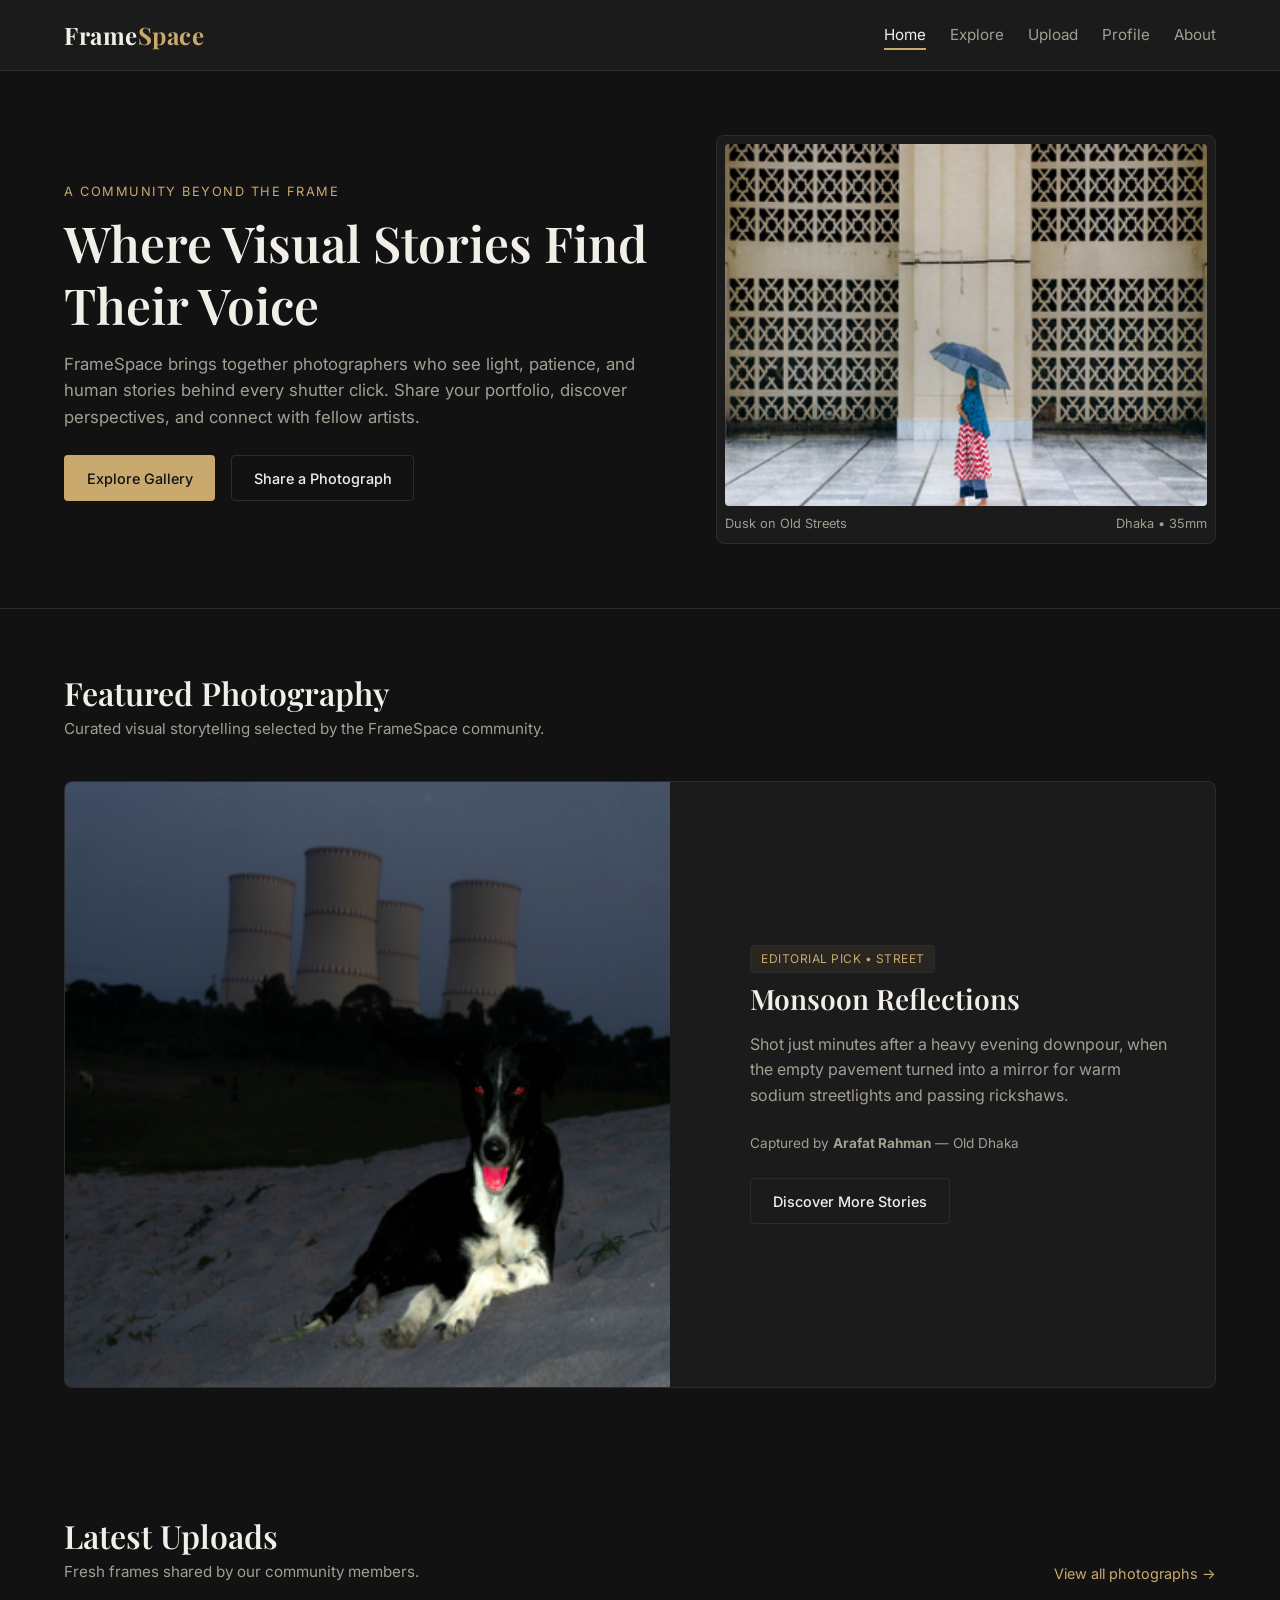
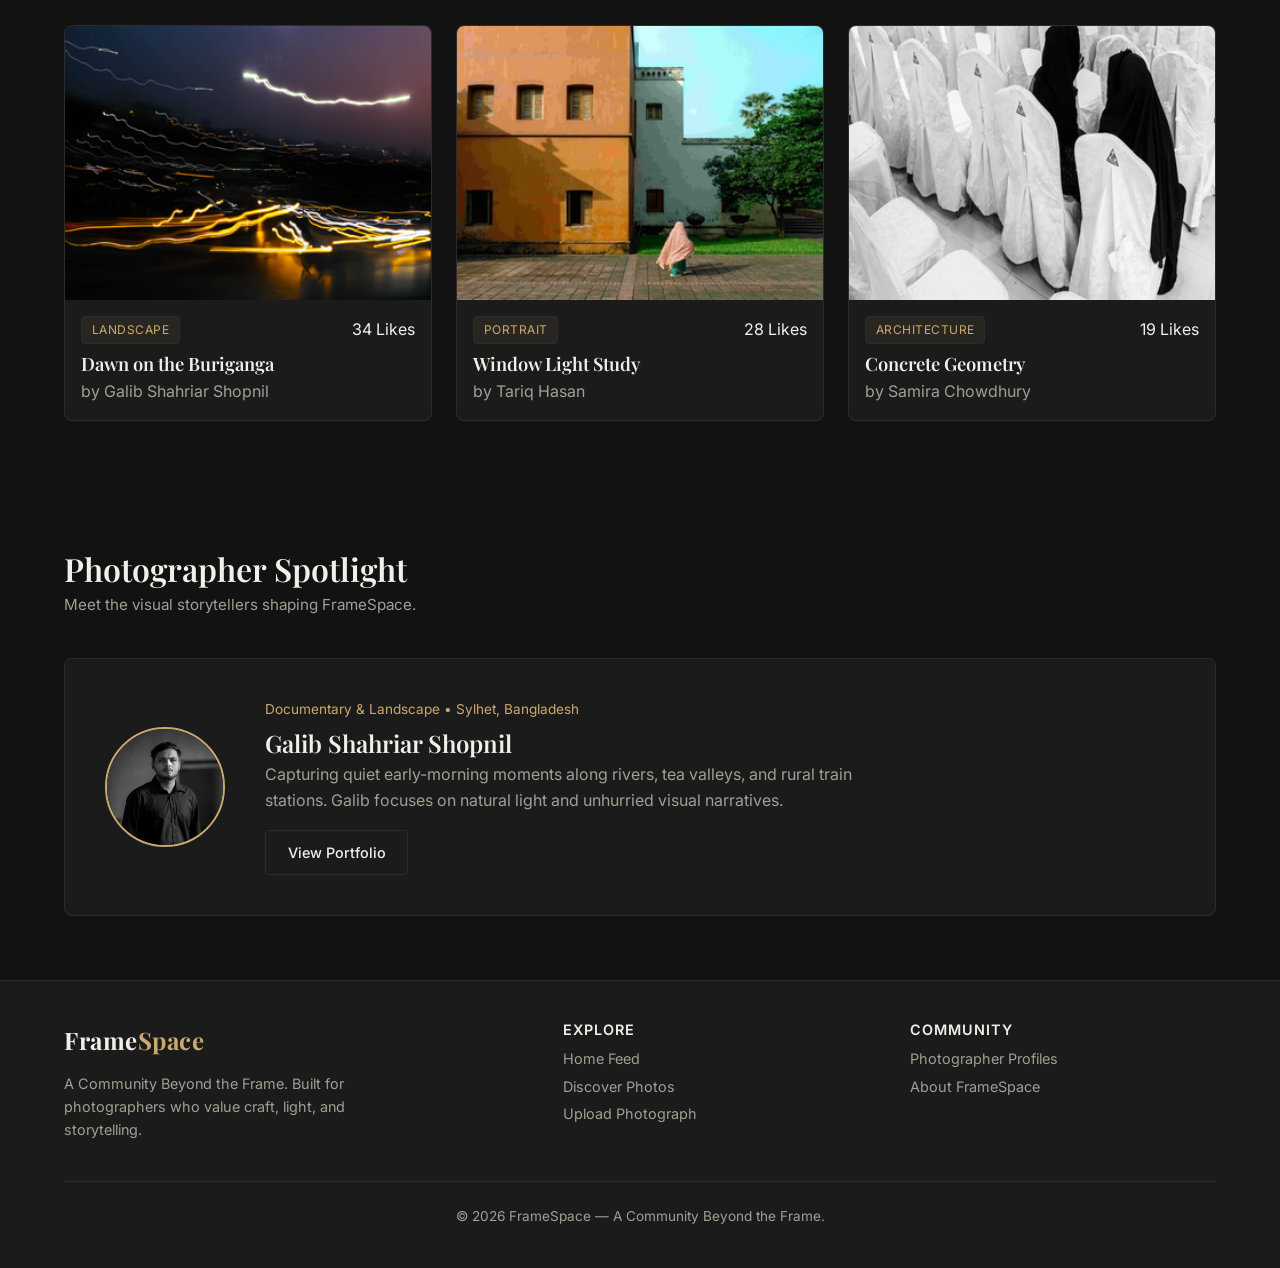
==== index.html @ e757185d "chore: update index.html links and markup" ====
<!DOCTYPE html>
<html lang="en">
<head>
  <meta charset="UTF-8">
  <meta name="viewport" content="width=device-width, initial-scale=1.0">
  <meta name="description" content="FrameSpace — A Community Beyond the Frame. Discover visual stories and share your photography.">
  <title>FrameSpace — A Community Beyond the Frame</title>

  <!-- Google Fonts -->
  <link rel="preconnect" href="https://fonts.googleapis.com">
  <link rel="preconnect" href="https://fonts.gstatic.com" crossorigin>
  <link href="https://fonts.googleapis.com/css2?family=Inter:wght@400;500;600&family=Playfair+Display:wght@600;700&display=swap" rel="stylesheet">

  <!-- Stylesheets -->
  <link rel="stylesheet" href="css/style.css">
  <link rel="stylesheet" href="css/components.css">
  <link rel="stylesheet" href="css/responsive.css">

  <!-- Global JavaScript -->
  <script src="js/main.js" defer></script>
</head>
<body>

  <!-- Header & Navigation -->
  <header class="site-header">
    <div class="container navbar">
      <a href="index.html" class="brand-logo">Frame<span>Space</span></a>

      <button
        type="button"
        id="navToggle"
        class="nav-toggle"
        aria-label="Toggle navigation"
        aria-expanded="false"
      >
        Menu
      </button>

      <nav id="navMenu" class="nav-menu" aria-label="Primary Navigation">
        <ul class="nav-links">
          <li><a href="index.html" class="nav-link active">Home</a></li>
          <li><a href="explore.html" class="nav-link">Explore</a></li>
          <li><a href="upload.html" class="nav-link">Upload</a></li>
          <li><a href="profile.html" class="nav-link">Profile</a></li>
          <li><a href="about.html" class="nav-link">About</a></li>
        </ul>
      </nav>
    </div>
  </header>

  <main>
    <!-- 1. Hero Section -->
    <section class="hero">
      <div class="container hero-grid">
        <div>
          <span class="hero-eyebrow">A Community Beyond the Frame</span>
          <h1 class="hero-title">Where Visual Stories Find Their Voice</h1>
          <p class="hero-description">
            FrameSpace brings together photographers who see light, patience, and human stories behind every shutter click. Share your portfolio, discover perspectives, and connect with fellow artists.
          </p>
          <div class="hero-actions">
            <a href="explore.html" class="btn btn-primary">Explore Gallery</a>
            <a href="upload.html" class="btn btn-outline">Share a Photograph</a>
          </div>
        </div>

        <figure class="hero-frame">
          <img src="assets/images/photos/hero-frame.jpg" alt="Atmospheric evening street scene captured through mist">
          <figcaption class="hero-caption">
            <span>Dusk on Old Streets</span>
            <span>Dhaka &bull; 35mm</span>
          </figcaption>
        </figure>
      </div>
    </section>

    <!-- 2. Featured Photography -->
    <section class="section">
      <div class="container">
        <div class="section-header">
          <h2>Featured Photography</h2>
          <p class="section-subtitle">Curated visual storytelling selected by the FrameSpace community.</p>
        </div>

        <article class="featured-showcase">
          <div class="featured-media">
            <img src="assets/images/photos/featured-street.jpg" alt="Rain-slicked alley reflecting warm streetlamps">
          </div>
          <div class="featured-content">
            <span class="badge">Editorial Pick &bull; Street</span>
            <h3>Monsoon Reflections</h3>
            <p class="featured-story">
              Shot just minutes after a heavy evening downpour, when the empty pavement turned into a mirror for warm sodium streetlights and passing rickshaws.
            </p>
            <p class="featured-meta">Captured by <strong>Arafat Rahman</strong> &mdash; Old Dhaka</p>
            <a href="explore.html" class="btn btn-outline">Discover More Stories</a>
          </div>
        </article>
      </div>
    </section>

    <!-- 3. Latest Uploads Preview -->
    <section class="section">
      <div class="container">
        <div class="section-header-row">
          <div>
            <h2>Latest Uploads</h2>
            <p class="section-subtitle">Fresh frames shared by our community members.</p>
          </div>
          <a href="explore.html" class="text-link">View all photographs &rarr;</a>
        </div>

        <div class="photo-grid">
          <article class="photo-card">
            <div class="photo-card-media">
              <img src="assets/images/photos/upload-1.jpg" alt="Morning river fog with wooden boats">
            </div>
            <div class="photo-card-body">
              <div class="photo-card-top">
                <span class="badge">Landscape</span>
                <span class="photo-card-meta">34 Likes</span>
              </div>
              <h3 class="photo-card-title">Dawn on the Buriganga</h3>
              <p class="photo-card-meta">by  Galib Shahriar Shopnil</p>
            </div>
          </article>

          <article class="photo-card">
            <div class="photo-card-media">
              <img src="assets/images/photos/upload-2.jpg" alt="Close-up portrait bathed in soft window light">
            </div>
            <div class="photo-card-body">
              <div class="photo-card-top">
                <span class="badge">Portrait</span>
                <span class="photo-card-meta">28 Likes</span>
              </div>
              <h3 class="photo-card-title">Window Light Study</h3>
              <p class="photo-card-meta">by Tariq Hasan</p>
            </div>
          </article>

          <article class="photo-card">
            <div class="photo-card-media">
              <img src="assets/images/photos/upload-3.jpg" alt="Geometric shadows on brutalist concrete wall">
            </div>
            <div class="photo-card-body">
              <div class="photo-card-top">
                <span class="badge">Architecture</span>
                <span class="photo-card-meta">19 Likes</span>
              </div>
              <h3 class="photo-card-title">Concrete Geometry</h3>
              <p class="photo-card-meta">by Samira Chowdhury</p>
            </div>
          </article>
        </div>
      </div>
    </section>

    <!-- 4. Photographer Spotlight -->
    <section class="section">
      <div class="container">
        <div class="section-header">
          <h2>Photographer Spotlight</h2>
          <p class="section-subtitle">Meet the visual storytellers shaping FrameSpace.</p>
        </div>

        <div class="spotlight-card">
          <img
            src="assets/images/avatars/spotlight-photographer.jpg"
            alt="Portrait of spotlight photographer Galib Shahriar Shopnil"
            class="spotlight-avatar"
          >
          <div class="spotlight-info">
            <p class="spotlight-meta">Documentary &amp; Landscape &bull; Sylhet, Bangladesh</p>
            <h3>Galib Shahriar Shopnil</h3>
            <p class="spotlight-bio">
              Capturing quiet early-morning moments along rivers, tea valleys, and rural train stations. Galib focuses on natural light and unhurried visual narratives.
            </p>
            <a href="profile.html" class="btn btn-outline">View Portfolio</a>
          </div>
        </div>
      </div>
    </section>
  </main>

  <!-- Footer -->
  <footer class="site-footer">
    <div class="container">
      <div class="footer-grid">
        <div>
          <a href="index.html" class="brand-logo">Frame<span>Space</span></a>
          <p style="margin-top: 0.75rem; max-width: 36ch;">
            A Community Beyond the Frame. Built for photographers who value craft, light, and storytelling.
          </p>
        </div>

        <div>
          <h4 class="footer-heading">Explore</h4>
          <ul class="footer-links">
            <li><a href="index.html">Home Feed</a></li>
            <li><a href="explore.html">Discover Photos</a></li>
            <li><a href="upload.html">Upload Photograph</a></li>
          </ul>
        </div>

        <div>
          <h4 class="footer-heading">Community</h4>
          <ul class="footer-links">
            <li><a href="profile.html">Photographer Profiles</a></li>
            <li><a href="about.html">About FrameSpace</a></li>
          </ul>
        </div>
      </div>

      <p class="footer-bottom">
        &copy; <span id="currentYear">2026</span> FrameSpace &mdash; A Community Beyond the Frame.
      </p>
    </div>
  </footer>

</body>
</html>
---- css/style.css ----
:root {
  --bg-primary: #121212;        /* Deep dark charcoal */
  --bg-surface: #1b1b1b;        /* Elevated surface for cards & header */
  --bg-surface-hover: #242424;  /* Subtle hover elevation */
  --border-color: #2c2c2c;      /* Thin gallery divider lines */

  --text-primary: #f2efe9;      /* Warm off-white */
  --text-secondary: #a39e93;    /* Muted warm gray for captions & meta */

  --accent-gold: #c9a96e;       /* Subtle muted-gold accent */
  --accent-gold-hover: #d8bc87; /* Slightly brighter gold on hover */

  --color-danger: #d96b6b;      /* For error messages & active likes */
  --color-success: #6ba37a;     /* For form validation success */

  /* Typography */
  --font-heading: "Playfair Display", Georgia, serif;
  --font-body: "Inter", system-ui, -apple-system, sans-serif;

  /* Spacing Scale */
  --space-xs: 0.25rem;   /* 4px */
  --space-sm: 0.5rem;    /* 8px */
  --space-md: 1rem;      /* 16px */
  --space-lg: 1.5rem;    /* 24px */
  --space-xl: 2.5rem;    /* 40px */
  --space-2xl: 4rem;     /* 64px */

  /* Layout & Borders */
  --container-width: 1200px;
  --radius-sm: 4px;
  --radius-md: 8px;
  --transition-fast: 0.2s ease;
}

/* 2. Modern CSS Reset */
*,
*::before,
*::after {
  box-sizing: border-box;
  margin: 0;
  padding: 0;
}

/* 3. Base Document Styles */
html {
  scroll-behavior: smooth;
}

body {
  background-color: var(--bg-primary);
  color: var(--text-primary);
  font-family: var(--font-body);
  font-size: 1rem;
  line-height: 1.6;
  min-height: 100vh;
  display: flex;
  flex-direction: column;
}

main {
  flex: 1;
}

/* 4. Typography */
h1, h2, h3, h4 {
  font-family: var(--font-heading);
  font-weight: 600;
  line-height: 1.25;
  color: var(--text-primary);
}

h1 { font-size: 2.75rem; }
h2 { font-size: 2rem; }
h3 { font-size: 1.35rem; }

p {
  color: var(--text-secondary);
}

a {
  color: inherit;
  text-decoration: none;
  transition: color var(--transition-fast);
}

img {
  max-width: 100%;
  display: block;
}

/* 5. Layout Utilities */
.container {
  width: 90%;
  max-width: var(--container-width);
  margin: 0 auto;
}

.section {
  padding: var(--space-2xl) 0;
}

.section-header {
  margin-bottom: var(--space-xl);
}

.section-subtitle {
  margin-top: var(--space-xs);
  font-size: 0.95rem;
  color: var(--text-secondary);
}
---- css/components.css ----
.site-header {
  background-color: var(--bg-surface);
  border-bottom: 1px solid var(--border-color);
  position: sticky;
  top: 0;
  z-index: 100;
}

.navbar { 
  display: flex;
  align-items: center;
  justify-content: space-between;
  padding: var(--space-md) 0;
  gap: var(--space-md);
}

.brand-logo {
  font-family: var(--font-heading);
  font-size: 1.5rem;
  font-weight: 700;
  letter-spacing: 0.5px;
  color: var(--text-primary);
}

.brand-logo span {
  color: var(--accent-gold);
}

.nav-links {
  list-style: none;
  display: flex;
  align-items: center;
  gap: var(--space-lg);
}

.nav-link {
  font-size: 0.95rem;
  color: var(--text-secondary);
  padding: var(--space-xs) 0;
  border-bottom: 2px solid transparent;
  transition: color var(--transition-fast), border-color var(--transition-fast);
}

.nav-link:hover,
.nav-link.active {
  color: var(--text-primary);
  border-bottom-color: var(--accent-gold);
}

.nav-toggle {
  display: none;
  background: transparent;
  border: 1px solid var(--border-color);
  color: var(--text-primary);
  padding: 0.4rem 0.75rem;
  border-radius: var(--radius-sm);
  font-size: 0.9rem;
  cursor: pointer;
}

.nav-toggle:hover {
  border-color: var(--accent-gold);
  color: var(--accent-gold);
}

/* 2. Buttons */
.btn {
  display: inline-flex;
  align-items: center;
  justify-content: center;
  gap: var(--space-sm);
  padding: 0.65rem 1.35rem;
  font-family: var(--font-body);
  font-size: 0.9rem;
  font-weight: 500;
  border-radius: var(--radius-sm);
  border: 1px solid transparent;
  cursor: pointer;
  transition: background-color var(--transition-fast), color var(--transition-fast), border-color var(--transition-fast);
}

.btn-primary {
  background-color: var(--accent-gold);
  color: #121212;
}

.btn-primary:hover {
  background-color: var(--accent-gold-hover);
}

.btn-outline {
  background-color: transparent;
  color: var(--text-primary);
  border-color: var(--border-color);
}

.btn-outline:hover {
  border-color: var(--accent-gold);
  color: var(--accent-gold);
}

/* 3. Category Badge / Tag */
.badge {
  display: inline-block;
  padding: 0.2rem 0.6rem;
  font-size: 0.75rem;
  letter-spacing: 0.5px;
  text-transform: uppercase;
  color: var(--accent-gold);
  border: 1px solid var(--border-color);
  border-radius: var(--radius-sm);
  background-color: rgba(201, 169, 110, 0.08);
}

/* 4. Hero Section */
.hero {
  padding: var(--space-2xl) 0;
  border-bottom: 1px solid var(--border-color);
}

.hero-grid {
  display: grid;
  grid-template-columns: 1.1fr 0.9fr;
  gap: var(--space-xl);
  align-items: center;
}

.hero-eyebrow {
  display: inline-block;
  font-size: 0.8rem;
  text-transform: uppercase;
  letter-spacing: 1.5px;
  color: var(--accent-gold);
  margin-bottom: var(--space-sm);
}

.hero-title {
  font-size: 3.1rem;
  margin-bottom: var(--space-md);
}

.hero-description {
  font-size: 1.05rem;
  max-width: 52ch;
  margin-bottom: var(--space-lg);
}

.hero-actions {
  display: flex;
  flex-wrap: wrap;
  gap: var(--space-md);
}

.hero-frame {
  border: 1px solid var(--border-color);
  border-radius: var(--radius-md);
  padding: var(--space-sm);
  background-color: var(--bg-surface);
}

.hero-frame img {
  width: 100%;
  aspect-ratio: 4 / 3;
  object-fit: cover;
  border-radius: var(--radius-sm);
}

.hero-caption {
  margin-top: var(--space-sm);
  font-size: 0.8rem;
  color: var(--text-secondary);
  display: flex;
  justify-content: space-between;
}

/* 5. Featured Photography Showcase */
.featured-showcase {
  display: grid;
  grid-template-columns: 1.2fr 1fr;
  gap: var(--space-xl);
  background-color: var(--bg-surface);
  border: 1px solid var(--border-color);
  border-radius: var(--radius-md);
  overflow: hidden;
  align-items: center;
}

.featured-media {
  height: 100%;
  min-height: 320px;
  background-color: #202020;
}

.featured-media img {
  width: 100%;
  height: 100%;
  object-fit: cover;
}

.featured-content {
  padding: var(--space-xl);
}

.featured-content h3 {
  font-size: 1.75rem;
  margin: var(--space-sm) 0 var(--space-md);
}

.featured-story {
  margin-bottom: var(--space-lg);
}

.featured-meta {
  font-size: 0.85rem;
  color: var(--text-secondary);
  margin-bottom: var(--space-lg);
}

/* 6. Section Header Row */
.section-header-row {
  display: flex;
  align-items: flex-end;
  justify-content: space-between;
  gap: var(--space-md);
  margin-bottom: var(--space-xl);
}

.text-link {
  font-size: 0.9rem;
  color: var(--accent-gold);
}

.text-link:hover {
  text-decoration: underline;
}

/* 7. Reusable Grid & Photo Card */
.photo-grid {
  display: grid;
  grid-template-columns: repeat(3, 1fr);
  gap: var(--space-lg);
}

.photo-card {
  display: flex;
  flex-direction: column;
  background-color: var(--bg-surface);
  border: 1px solid var(--border-color);
  border-radius: var(--radius-md);
  overflow: hidden;
  transition: border-color var(--transition-fast), transform var(--transition-fast);
}

.photo-card:hover {
  border-color: var(--accent-gold);
  transform: translateY(-2px);
}

.photo-card-media {
  aspect-ratio: 4 / 3;
  background-color: #202020;
  overflow: hidden;
}

.photo-card-media img {
  width: 100%;
  height: 100%;
  object-fit: cover;
}

.photo-card-body {
  padding: var(--space-md);
  display: flex;
  flex-direction: column;
  flex: 1;
}

.photo-card-top {
  display: flex;
  align-items: center;
  justify-content: space-between;
  margin-bottom: var(--space-sm);
}

.photo-card-title {
  font-size: 1.15rem;
  margin-bottom: var(--space-xs);
}

.photo-card-caption {
  font-size: 0.88rem;
  color: var(--text-secondary);
  margin: var(--space-xs) 0 var(--space-md);
  line-height: 1.5;
  flex: 1;
}

.photo-card-footer {
  display: flex;
  align-items: center;
  justify-content: space-between;
  gap: var(--space-sm);
  padding-top: var(--space-sm);
  border-top: 1px solid var(--border-color);
  font-size: 0.82rem;
  color: var(--text-secondary);
}

.photo-card-author {
  color: var(--text-primary);
  font-weight: 500;
}

.photo-card-likes {
  font-size: 0.85rem;
  color: var(--text-secondary);
}

/* 8. Photographer Spotlight */
.spotlight-card {
  display: flex;
  align-items: center;
  gap: var(--space-xl);
  background-color: var(--bg-surface);
  border: 1px solid var(--border-color);
  border-radius: var(--radius-md);
  padding: var(--space-xl);
}

.spotlight-avatar {
  width: 120px;
  height: 120px;
  border-radius: 50%;
  object-fit: cover;
  border: 2px solid var(--accent-gold);
  flex-shrink: 0;
}

.spotlight-info h3 {
  font-size: 1.5rem;
  margin-bottom: var(--space-xs);
}

.spotlight-meta {
  font-size: 0.85rem;
  color: var(--accent-gold);
  margin-bottom: var(--space-sm);
}

.spotlight-bio {
  margin-bottom: var(--space-md);
  max-width: 65ch;
}

/* 9. Enhanced Footer */
.site-footer {
  background-color: var(--bg-surface);
  border-top: 1px solid var(--border-color);
  padding: var(--space-xl) 0;
  text-align: center;
  font-size: 0.9rem;
}

.footer-grid {
  display: grid;
  grid-template-columns: 1.5fr 1fr 1fr;
  gap: var(--space-xl);
  text-align: left;
  padding-bottom: var(--space-xl);
  border-bottom: 1px solid var(--border-color);
  margin-bottom: var(--space-lg);
}

.footer-heading {
  font-family: var(--font-body);
  font-size: 0.9rem;
  text-transform: uppercase;
  letter-spacing: 1px;
  color: var(--text-primary);
  margin-bottom: var(--space-sm);
}

.footer-links {
  list-style: none;
  display: flex;
  flex-direction: column;
  gap: var(--space-xs);
  font-size: 0.9rem;
  color: var(--text-secondary);
}

.footer-links a:hover {
  color: var(--accent-gold);
}

.footer-bottom {
  font-size: 0.85rem;
  color: var(--text-secondary);
}
---- css/responsive.css ----
@media (max-width: 1024px) {
  h1,
  .hero-title {
    font-size: 2.25rem;
  }

  .hero-grid,
  .featured-showcase {
    grid-template-columns: 1fr;
  }

  .photo-grid {
    grid-template-columns: repeat(2, 1fr);
    gap: var(--space-md);
  }

  .footer-grid {
    grid-template-columns: 1fr 1fr;
  }
}

/* Mobile Breakpoint (<= 768px) */
@media (max-width: 768px) {
  h1,
  .hero-title {
    font-size: 1.85rem;
  }

  h2 {
    font-size: 1.5rem;
  }

  .section,
  .hero {
    padding: var(--space-xl) 0;
  }

  /* Responsive Navigation with Toggle */
  .navbar {
    flex-wrap: wrap;
  }

  .nav-toggle {
    display: inline-block;
  }

  .nav-menu {
    display: none;
    width: 100%;
    padding-top: var(--space-md);
    border-top: 1px solid var(--border-color);
  }

  .nav-menu.is-open {
    display: block;
  }

  .nav-links {
    flex-direction: column;
    align-items: flex-start;
    gap: var(--space-sm);
  }

  .section-header-row {
    flex-direction: column;
    align-items: flex-start;
  }

  .photo-grid,
  .footer-grid {
    grid-template-columns: 1fr;
  }

  .featured-content {
    padding: var(--space-lg);
  }

  .spotlight-card {
    flex-direction: column;
    text-align: center;
    padding: var(--space-lg);
  }
}
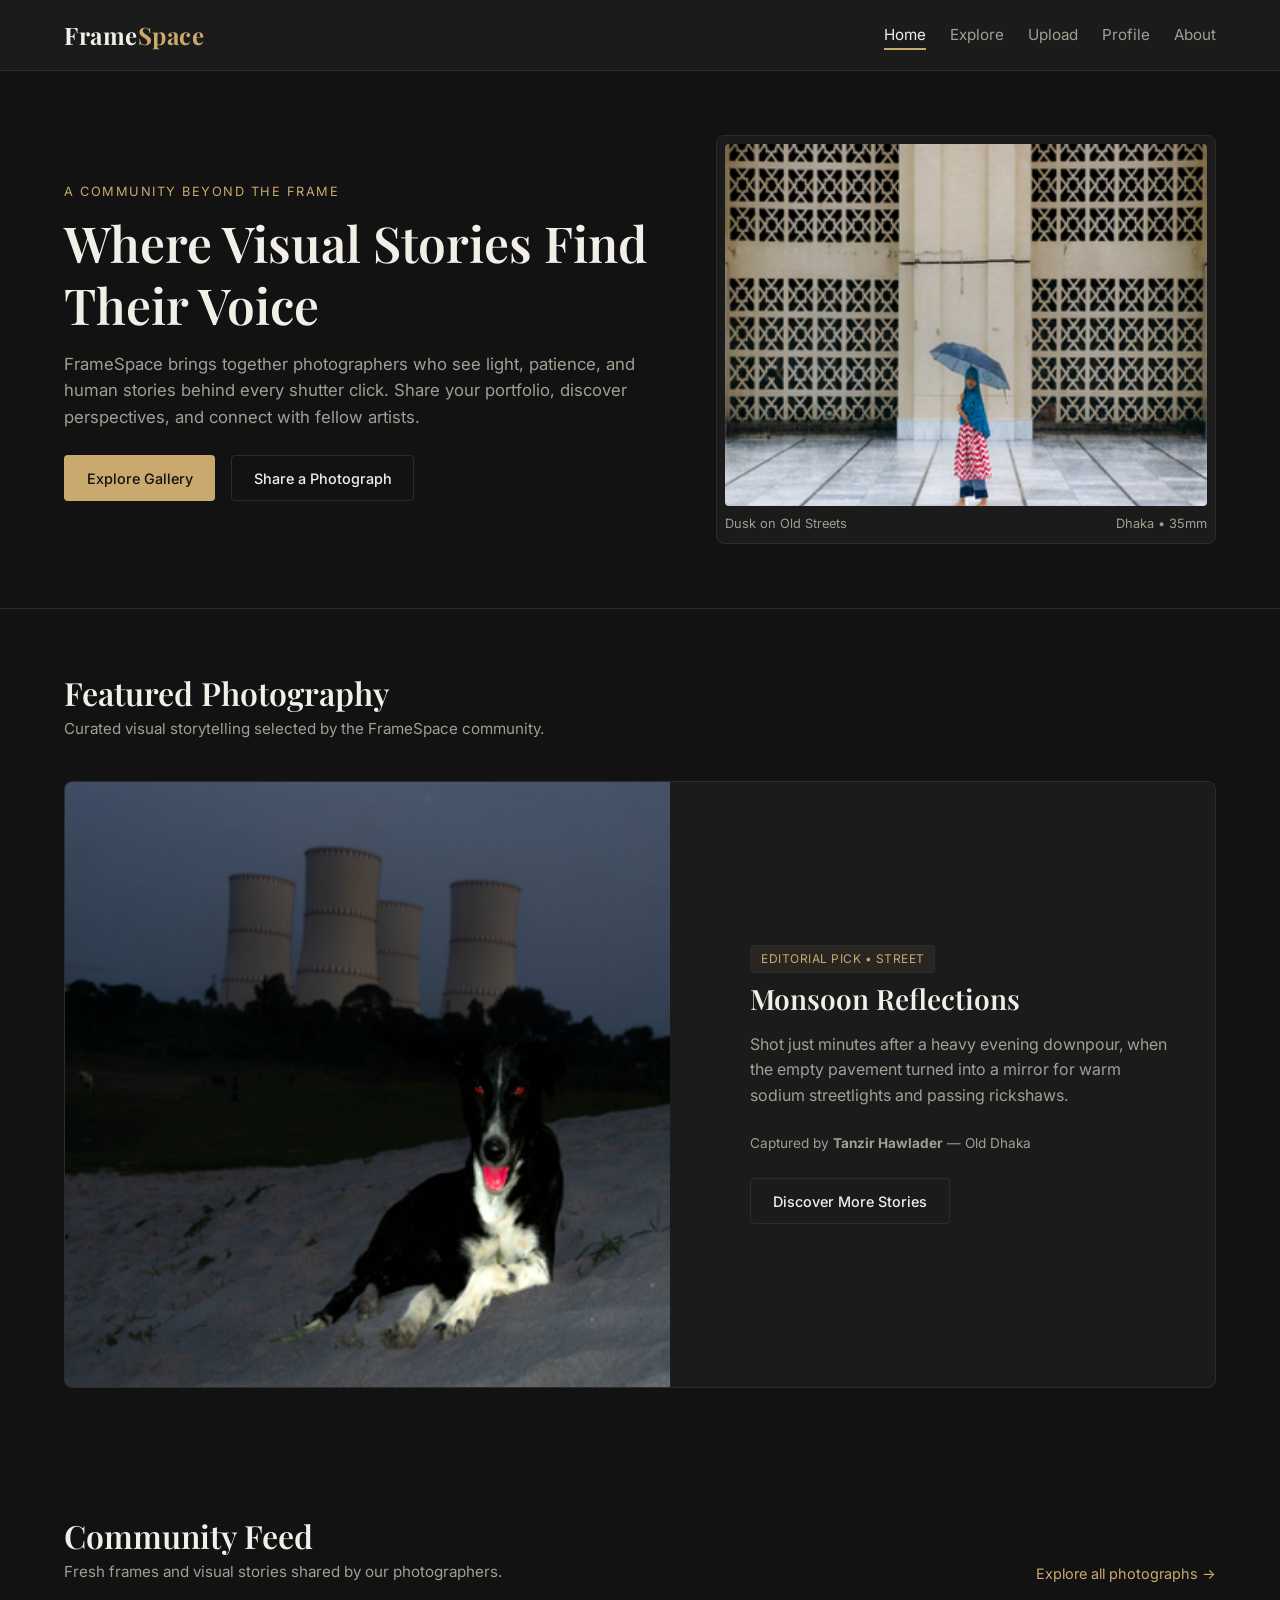
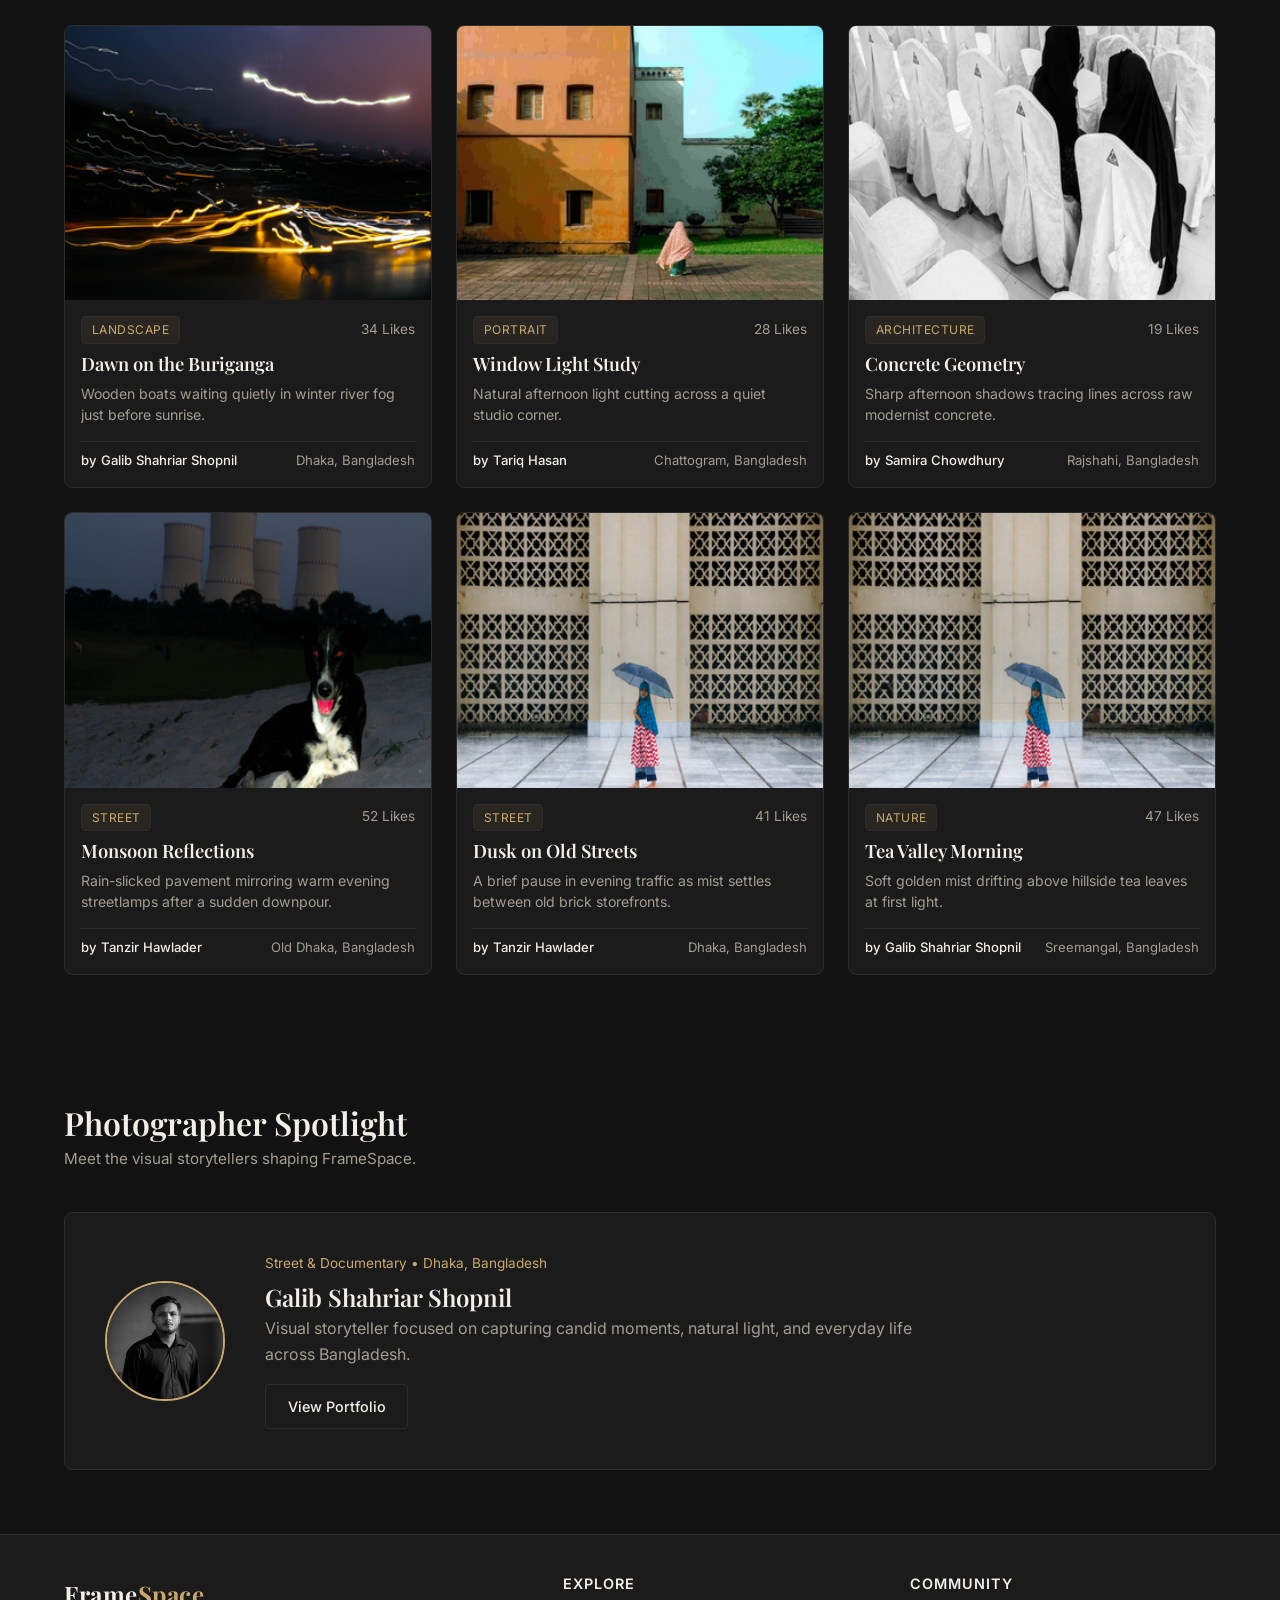
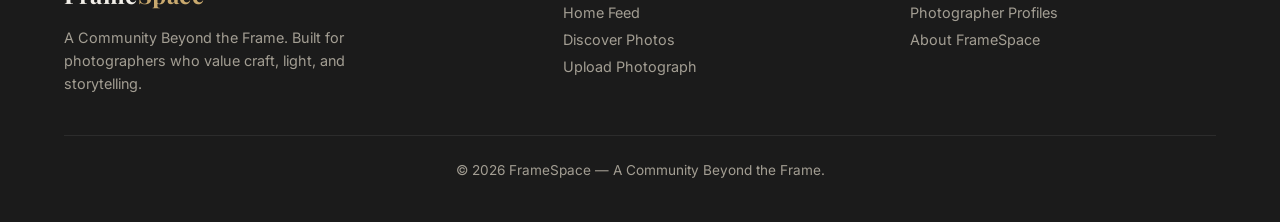
==== commit de2b151b: "feat: connect dynamic community feed and update spotlight" ====
--- a/index.html
+++ b/index.html
@@ -6,22 +6,20 @@
   <meta name="description" content="FrameSpace — A Community Beyond the Frame. Discover visual stories and share your photography.">
   <title>FrameSpace — A Community Beyond the Frame</title>
 
-  <!-- Google Fonts -->
   <link rel="preconnect" href="https://fonts.googleapis.com">
   <link rel="preconnect" href="https://fonts.gstatic.com" crossorigin>
   <link href="https://fonts.googleapis.com/css2?family=Inter:wght@400;500;600&family=Playfair+Display:wght@600;700&display=swap" rel="stylesheet">
 
-  <!-- Stylesheets -->
   <link rel="stylesheet" href="css/style.css">
   <link rel="stylesheet" href="css/components.css">
   <link rel="stylesheet" href="css/responsive.css">
 
-  <!-- Global JavaScript -->
   <script src="js/main.js" defer></script>
+  <script src="js/data.js" defer></script>
+  <script src="js/feed.js" defer></script>
 </head>
 <body>
 
-  <!-- Header & Navigation -->
   <header class="site-header">
     <div class="container navbar">
       <a href="index.html" class="brand-logo">Frame<span>Space</span></a>
@@ -49,7 +47,6 @@
   </header>
 
   <main>
-    <!-- 1. Hero Section -->
     <section class="hero">
       <div class="container hero-grid">
         <div>
@@ -74,7 +71,6 @@
       </div>
     </section>
 
-    <!-- 2. Featured Photography -->
     <section class="section">
       <div class="container">
         <div class="section-header">
@@ -92,71 +88,27 @@
             <p class="featured-story">
               Shot just minutes after a heavy evening downpour, when the empty pavement turned into a mirror for warm sodium streetlights and passing rickshaws.
             </p>
-            <p class="featured-meta">Captured by <strong>Arafat Rahman</strong> &mdash; Old Dhaka</p>
+            <p class="featured-meta">Captured by <strong>Tanzir Hawlader</strong> &mdash; Old Dhaka</p>
             <a href="explore.html" class="btn btn-outline">Discover More Stories</a>
           </div>
         </article>
       </div>
     </section>
 
-    <!-- 3. Latest Uploads Preview -->
     <section class="section">
       <div class="container">
         <div class="section-header-row">
           <div>
-            <h2>Latest Uploads</h2>
-            <p class="section-subtitle">Fresh frames shared by our community members.</p>
+            <h2>Community Feed</h2>
+            <p class="section-subtitle">Fresh frames and visual stories shared by our photographers.</p>
           </div>
-          <a href="explore.html" class="text-link">View all photographs &rarr;</a>
+          <a href="explore.html" class="text-link">Explore all photographs &rarr;</a>
         </div>
 
-        <div class="photo-grid">
-          <article class="photo-card">
-            <div class="photo-card-media">
-              <img src="assets/images/photos/upload-1.jpg" alt="Morning river fog with wooden boats">
-            </div>
-            <div class="photo-card-body">
-              <div class="photo-card-top">
-                <span class="badge">Landscape</span>
-                <span class="photo-card-meta">34 Likes</span>
-              </div>
-              <h3 class="photo-card-title">Dawn on the Buriganga</h3>
-              <p class="photo-card-meta">by  Galib Shahriar Shopnil</p>
-            </div>
-          </article>
-
-          <article class="photo-card">
-            <div class="photo-card-media">
-              <img src="assets/images/photos/upload-2.jpg" alt="Close-up portrait bathed in soft window light">
-            </div>
-            <div class="photo-card-body">
-              <div class="photo-card-top">
-                <span class="badge">Portrait</span>
-                <span class="photo-card-meta">28 Likes</span>
-              </div>
-              <h3 class="photo-card-title">Window Light Study</h3>
-              <p class="photo-card-meta">by Tariq Hasan</p>
-            </div>
-          </article>
-
-          <article class="photo-card">
-            <div class="photo-card-media">
-              <img src="assets/images/photos/upload-3.jpg" alt="Geometric shadows on brutalist concrete wall">
-            </div>
-            <div class="photo-card-body">
-              <div class="photo-card-top">
-                <span class="badge">Architecture</span>
-                <span class="photo-card-meta">19 Likes</span>
-              </div>
-              <h3 class="photo-card-title">Concrete Geometry</h3>
-              <p class="photo-card-meta">by Samira Chowdhury</p>
-            </div>
-          </article>
-        </div>
+        <div id="photoFeedGrid" class="photo-grid"></div>
       </div>
     </section>
 
-    <!-- 4. Photographer Spotlight -->
     <section class="section">
       <div class="container">
         <div class="section-header">
@@ -171,19 +123,18 @@
             class="spotlight-avatar"
           >
           <div class="spotlight-info">
-            <p class="spotlight-meta">Documentary &amp; Landscape &bull; Sylhet, Bangladesh</p>
+            <p class="spotlight-meta">Street &amp; Documentary &bull; Dhaka, Bangladesh</p>
             <h3>Galib Shahriar Shopnil</h3>
             <p class="spotlight-bio">
-              Capturing quiet early-morning moments along rivers, tea valleys, and rural train stations. Galib focuses on natural light and unhurried visual narratives.
+              Visual storyteller focused on capturing candid moments, natural light, and everyday life across Bangladesh.
             </p>
-            <a href="profile.html" class="btn btn-outline">View Portfolio</a>
+            <a href="profile.html?id=gsshopnil" class="btn btn-outline">View Portfolio</a>
           </div>
         </div>
       </div>
     </section>
   </main>
 
-  <!-- Footer -->
   <footer class="site-footer">
     <div class="container">
       <div class="footer-grid">
--- a/css/components.css
+++ b/css/components.css
@@ -1,4 +1,3 @@
-
 .site-header {
   background-color: var(--bg-surface);
   border-bottom: 1px solid var(--border-color);
@@ -7,7 +6,7 @@
   z-index: 100;
 }
 
-.navbar { 
+.navbar {
   display: flex;
   align-items: center;
   justify-content: space-between;
@@ -64,7 +63,6 @@
   color: var(--accent-gold);
 }
 
-/* 2. Buttons */
 .btn {
   display: inline-flex;
   align-items: center;
@@ -100,7 +98,6 @@
   color: var(--accent-gold);
 }
 
-/* 3. Category Badge / Tag */
 .badge {
   display: inline-block;
   padding: 0.2rem 0.6rem;
@@ -113,7 +110,6 @@
   background-color: rgba(201, 169, 110, 0.08);
 }
 
-/* 4. Hero Section */
 .hero {
   padding: var(--space-2xl) 0;
   border-bottom: 1px solid var(--border-color);
@@ -174,7 +170,6 @@
   justify-content: space-between;
 }
 
-/* 5. Featured Photography Showcase */
 .featured-showcase {
   display: grid;
   grid-template-columns: 1.2fr 1fr;
@@ -217,7 +212,6 @@
   margin-bottom: var(--space-lg);
 }
 
-/* 6. Section Header Row */
 .section-header-row {
   display: flex;
   align-items: flex-end;
@@ -235,7 +229,6 @@
   text-decoration: underline;
 }
 
-/* 7. Reusable Grid & Photo Card */
 .photo-grid {
   display: grid;
   grid-template-columns: repeat(3, 1fr);
@@ -307,9 +300,15 @@
   color: var(--text-secondary);
 }
 
-.photo-card-author {
+.photo-card-author-link {
   color: var(--text-primary);
   font-weight: 500;
+  transition: color var(--transition-fast);
+}
+
+.photo-card-author-link:hover {
+  color: var(--accent-gold);
+  text-decoration: underline;
 }
 
 .photo-card-likes {
@@ -317,7 +316,6 @@
   color: var(--text-secondary);
 }
 
-/* 8. Photographer Spotlight */
 .spotlight-card {
   display: flex;
   align-items: center;
@@ -353,7 +351,219 @@
   max-width: 65ch;
 }
 
-/* 9. Enhanced Footer */
+[hidden] {
+  display: none !important;
+}
+
+.page-header {
+  padding: var(--space-xl) 0 var(--space-lg);
+  border-bottom: 1px solid var(--border-color);
+}
+
+.page-header h1 {
+  font-size: 2.35rem;
+  margin-bottom: var(--space-xs);
+}
+
+.form-input,
+.form-select {
+  width: 100%;
+  padding: 0.7rem 0.95rem;
+  background-color: var(--bg-primary);
+  color: var(--text-primary);
+  border: 1px solid var(--border-color);
+  border-radius: var(--radius-sm);
+  font-family: var(--font-body);
+  font-size: 0.95rem;
+  transition: border-color var(--transition-fast);
+}
+
+.form-input::placeholder {
+  color: var(--text-secondary);
+}
+
+.form-input:focus,
+.form-select:focus {
+  outline: none;
+  border-color: var(--accent-gold);
+}
+
+.explore-toolbar {
+  background-color: var(--bg-surface);
+  border: 1px solid var(--border-color);
+  border-radius: var(--radius-md);
+  padding: var(--space-lg);
+  margin-bottom: var(--space-lg);
+}
+
+.explore-controls-row {
+  display: grid;
+  grid-template-columns: 1fr 220px;
+  gap: var(--space-md);
+  margin-bottom: var(--space-md);
+}
+
+.filter-pills {
+  display: flex;
+  flex-wrap: wrap;
+  gap: var(--space-sm);
+}
+
+.filter-pill {
+  padding: 0.45rem 0.95rem;
+  background-color: transparent;
+  color: var(--text-secondary);
+  border: 1px solid var(--border-color);
+  border-radius: var(--radius-sm);
+  font-family: var(--font-body);
+  font-size: 0.85rem;
+  cursor: pointer;
+  transition: all var(--transition-fast);
+}
+
+.filter-pill:hover {
+  border-color: var(--accent-gold);
+  color: var(--text-primary);
+}
+
+.filter-pill.active {
+  background-color: var(--accent-gold);
+  border-color: var(--accent-gold);
+  color: #121212;
+  font-weight: 500;
+}
+
+.explore-meta-bar {
+  display: flex;
+  align-items: center;
+  justify-content: space-between;
+  margin-bottom: var(--space-lg);
+  font-size: 0.9rem;
+  color: var(--text-secondary);
+}
+
+.empty-state {
+  text-align: center;
+  padding: var(--space-2xl) var(--space-lg);
+  background-color: var(--bg-surface);
+  border: 1px solid var(--border-color);
+  border-radius: var(--radius-md);
+}
+
+.empty-state h3 {
+  margin-bottom: var(--space-xs);
+}
+
+.empty-state p {
+  margin-bottom: var(--space-lg);
+}
+
+.sr-only {
+  position: absolute;
+  width: 1px;
+  height: 1px;
+  padding: 0;
+  margin: -1px;
+  overflow: hidden;
+  clip: rect(0, 0, 0, 0);
+  border: 0;
+}
+
+.profile-switcher {
+  display: flex;
+  flex-wrap: wrap;
+  align-items: center;
+  gap: var(--space-sm);
+  margin-bottom: var(--space-lg);
+}
+
+.profile-switcher-label {
+  font-size: 0.85rem;
+  color: var(--text-secondary);
+  margin-right: var(--space-xs);
+}
+
+.profile-header-card {
+  display: grid;
+  grid-template-columns: auto 1fr;
+  gap: var(--space-xl);
+  align-items: center;
+  background-color: var(--bg-surface);
+  border: 1px solid var(--border-color);
+  border-radius: var(--radius-md);
+  padding: var(--space-xl);
+  margin-bottom: var(--space-xl);
+}
+
+.profile-avatar {
+  width: 140px;
+  height: 140px;
+  border-radius: 50%;
+  object-fit: cover;
+  border: 2px solid var(--accent-gold);
+}
+
+.profile-name-row {
+  display: flex;
+  flex-wrap: wrap;
+  align-items: baseline;
+  gap: var(--space-sm);
+  margin-bottom: var(--space-xs);
+}
+
+.profile-username {
+  font-size: 0.95rem;
+  color: var(--accent-gold);
+}
+
+.profile-location {
+  font-size: 0.9rem;
+  color: var(--text-secondary);
+  margin-bottom: var(--space-md);
+}
+
+.profile-bio {
+  max-width: 65ch;
+  margin-bottom: var(--space-md);
+}
+
+.interest-tags {
+  display: flex;
+  flex-wrap: wrap;
+  gap: var(--space-xs);
+}
+
+.profile-stats {
+  display: grid;
+  grid-template-columns: repeat(3, 1fr);
+  gap: var(--space-md);
+  margin-bottom: var(--space-2xl);
+}
+
+.stat-card {
+  background-color: var(--bg-surface);
+  border: 1px solid var(--border-color);
+  border-radius: var(--radius-md);
+  padding: var(--space-lg);
+  text-align: center;
+}
+
+.stat-value {
+  display: block;
+  font-family: var(--font-heading);
+  font-size: 2rem;
+  font-weight: 700;
+  color: var(--accent-gold);
+  margin-bottom: var(--space-xs);
+}
+
+.stat-label {
+  font-size: 0.85rem;
+  text-transform: uppercase;
+  letter-spacing: 0.8px;
+  color: var(--text-secondary);
+}
+
 .site-footer {
   background-color: var(--bg-surface);
   border-top: 1px solid var(--border-color);
--- a/css/responsive.css
+++ b/css/responsive.css
@@ -19,7 +19,6 @@
   }
 }
 
-/* Mobile Breakpoint (<= 768px) */
 @media (max-width: 768px) {
   h1,
   .hero-title {
@@ -35,7 +34,6 @@
     padding: var(--space-xl) 0;
   }
 
-  /* Responsive Navigation with Toggle */
   .navbar {
     flex-wrap: wrap;
   }
@@ -66,8 +64,10 @@
     align-items: flex-start;
   }
 
+  .explore-controls-row,
   .photo-grid,
-  .footer-grid {
+  .footer-grid,
+  .profile-stats {
     grid-template-columns: 1fr;
   }
 
@@ -80,4 +80,16 @@
     text-align: center;
     padding: var(--space-lg);
   }
+
+  .profile-header-card {
+    grid-template-columns: 1fr;
+    text-align: center;
+    justify-items: center;
+    padding: var(--space-lg);
+  }
+
+  .profile-name-row,
+  .interest-tags {
+    justify-content: center;
+  }
 }
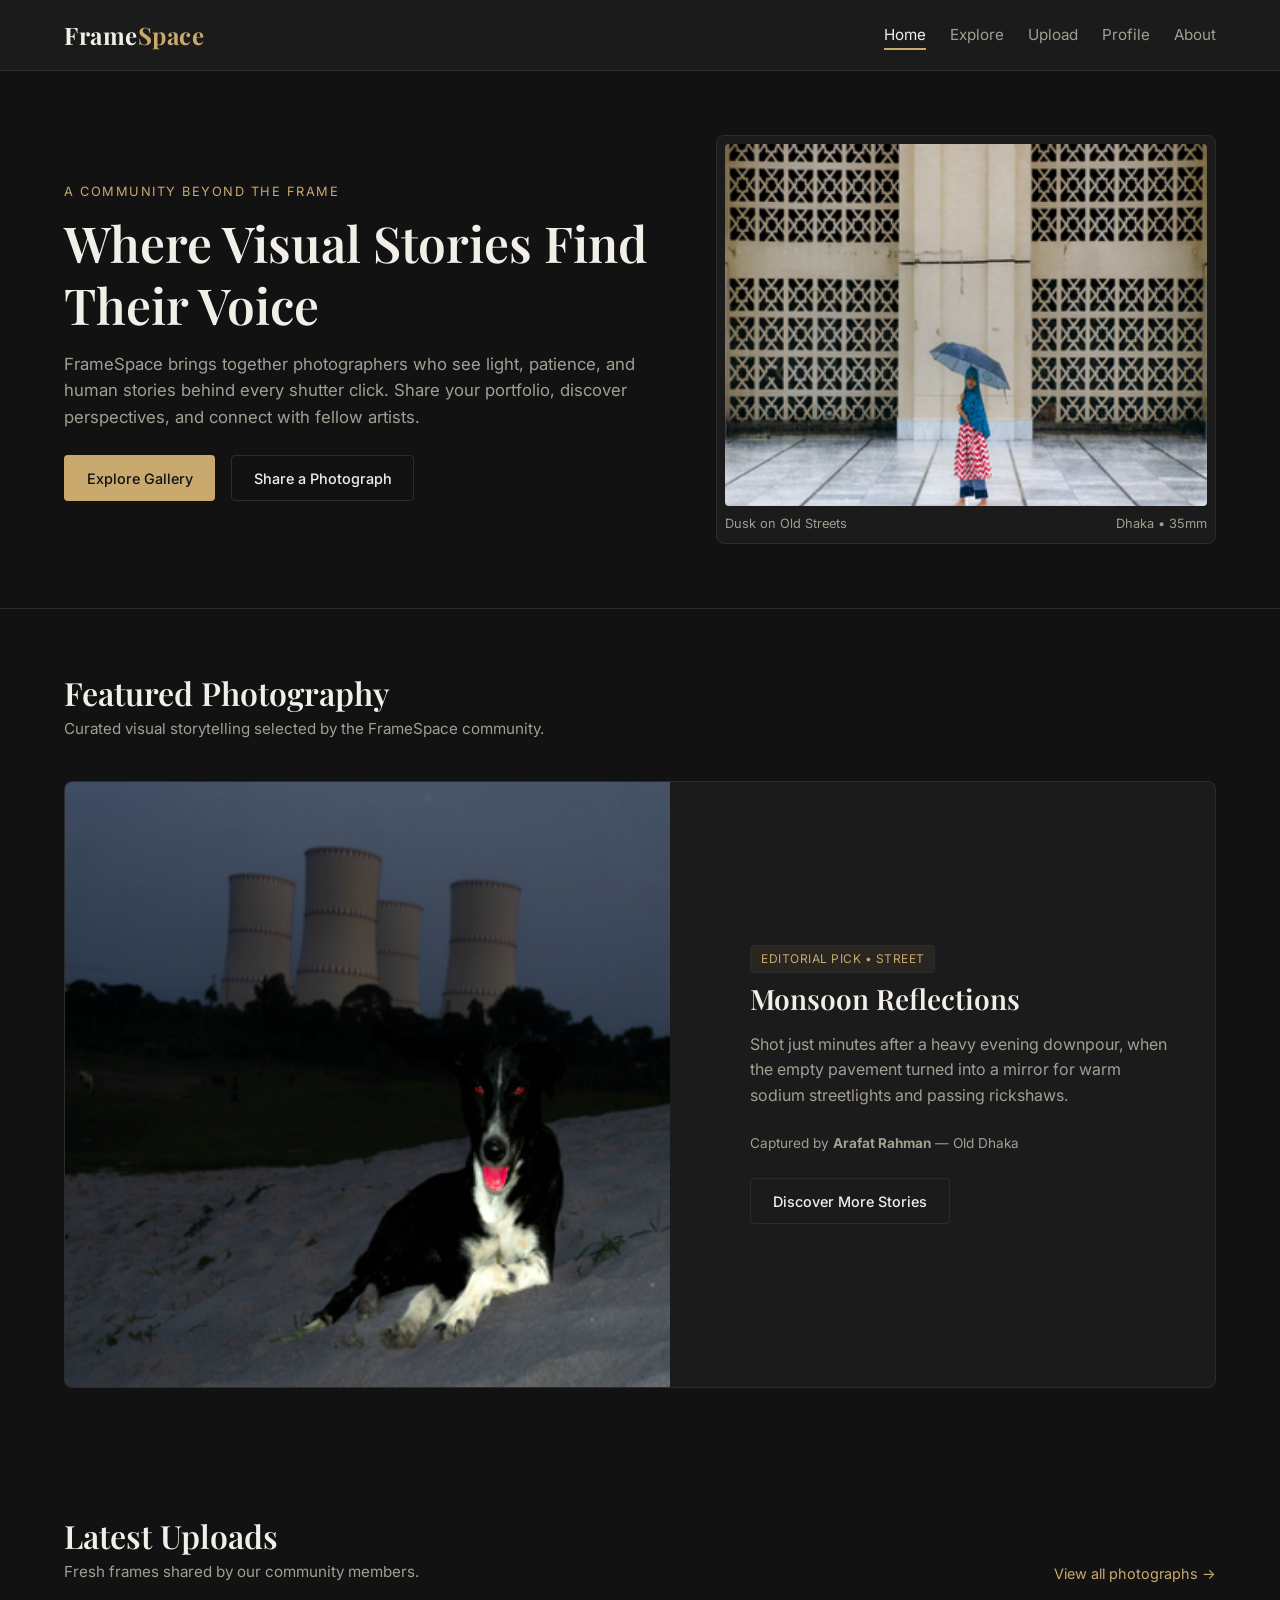
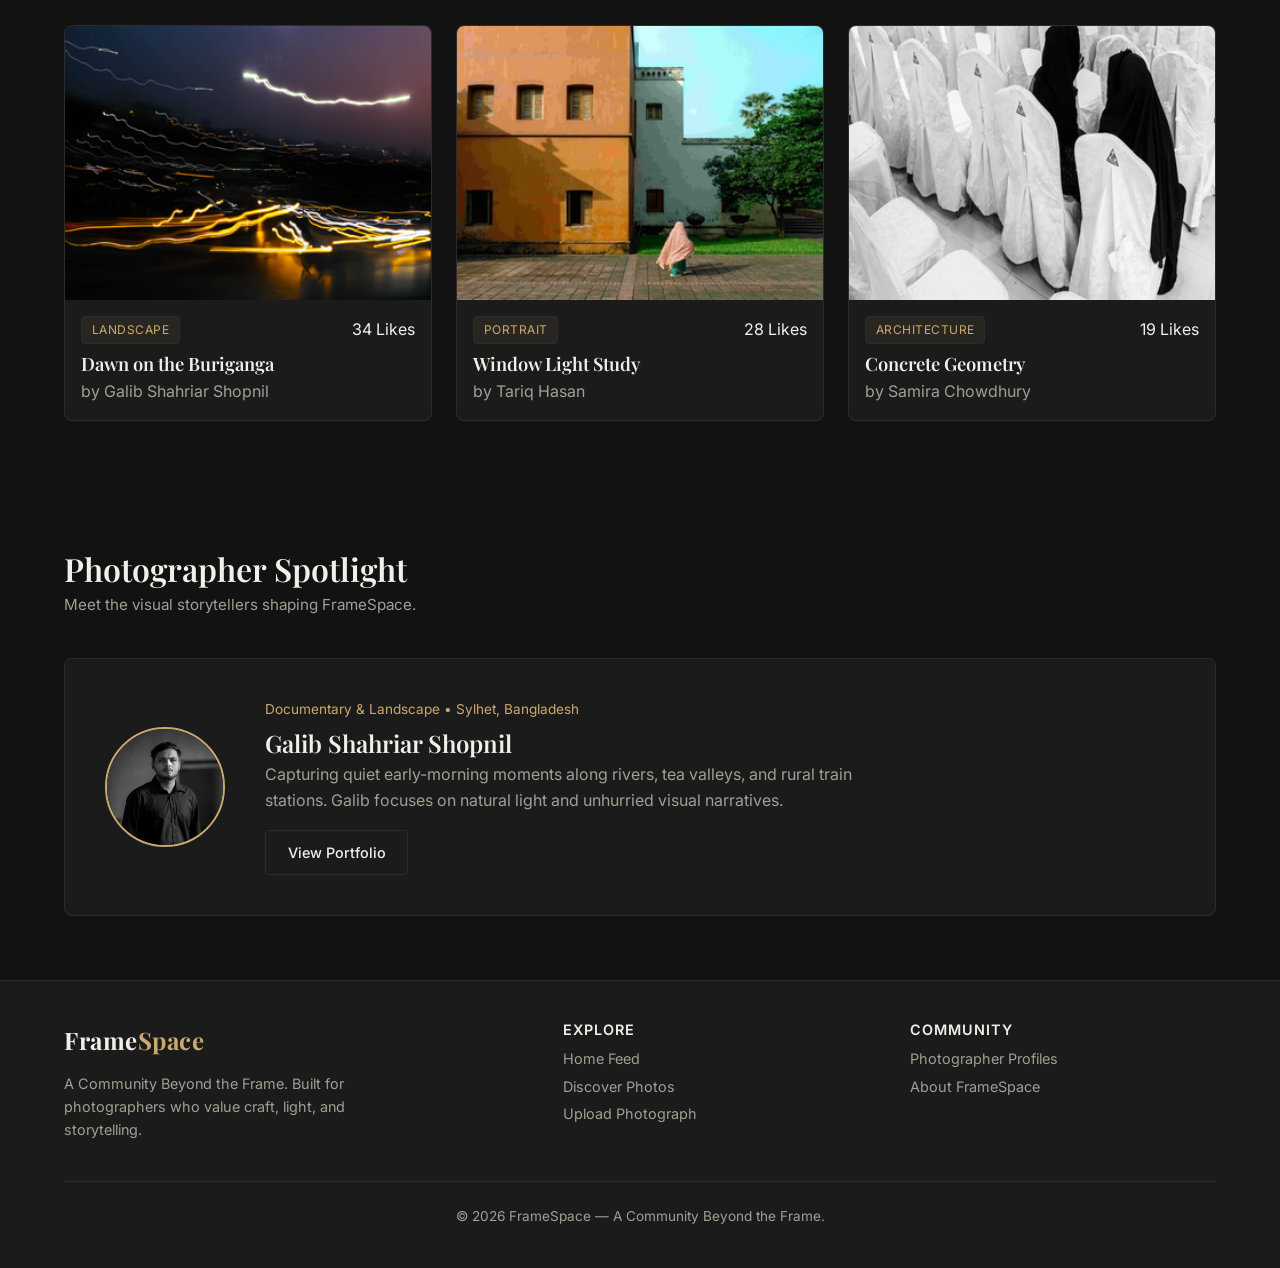
==== commit d1f32821: "Merge pull request #4 from gsShopnil/feature/explore Feature/explore" ====
--- a/index.html
+++ b/index.html
@@ -6,20 +6,22 @@
   <meta name="description" content="FrameSpace — A Community Beyond the Frame. Discover visual stories and share your photography.">
   <title>FrameSpace — A Community Beyond the Frame</title>
 
+  <!-- Google Fonts -->
   <link rel="preconnect" href="https://fonts.googleapis.com">
   <link rel="preconnect" href="https://fonts.gstatic.com" crossorigin>
   <link href="https://fonts.googleapis.com/css2?family=Inter:wght@400;500;600&family=Playfair+Display:wght@600;700&display=swap" rel="stylesheet">
 
+  <!-- Stylesheets -->
   <link rel="stylesheet" href="css/style.css">
   <link rel="stylesheet" href="css/components.css">
   <link rel="stylesheet" href="css/responsive.css">
 
+  <!-- Global JavaScript -->
   <script src="js/main.js" defer></script>
-  <script src="js/data.js" defer></script>
-  <script src="js/feed.js" defer></script>
 </head>
 <body>
 
+  <!-- Header & Navigation -->
   <header class="site-header">
     <div class="container navbar">
       <a href="index.html" class="brand-logo">Frame<span>Space</span></a>
@@ -47,6 +49,7 @@
   </header>
 
   <main>
+    <!-- 1. Hero Section -->
     <section class="hero">
       <div class="container hero-grid">
         <div>
@@ -71,6 +74,7 @@
       </div>
     </section>
 
+    <!-- 2. Featured Photography -->
     <section class="section">
       <div class="container">
         <div class="section-header">
@@ -88,27 +92,71 @@
             <p class="featured-story">
               Shot just minutes after a heavy evening downpour, when the empty pavement turned into a mirror for warm sodium streetlights and passing rickshaws.
             </p>
-            <p class="featured-meta">Captured by <strong>Tanzir Hawlader</strong> &mdash; Old Dhaka</p>
+            <p class="featured-meta">Captured by <strong>Arafat Rahman</strong> &mdash; Old Dhaka</p>
             <a href="explore.html" class="btn btn-outline">Discover More Stories</a>
           </div>
         </article>
       </div>
     </section>
 
+    <!-- 3. Latest Uploads Preview -->
     <section class="section">
       <div class="container">
         <div class="section-header-row">
           <div>
-            <h2>Community Feed</h2>
-            <p class="section-subtitle">Fresh frames and visual stories shared by our photographers.</p>
-          </div>
-          <a href="explore.html" class="text-link">Explore all photographs &rarr;</a>
-        </div>
-
-        <div id="photoFeedGrid" class="photo-grid"></div>
-      </div>
-    </section>
-
+            <h2>Latest Uploads</h2>
+            <p class="section-subtitle">Fresh frames shared by our community members.</p>
+          </div>
+          <a href="explore.html" class="text-link">View all photographs &rarr;</a>
+        </div>
+
+        <div class="photo-grid">
+          <article class="photo-card">
+            <div class="photo-card-media">
+              <img src="assets/images/photos/upload-1.jpg" alt="Morning river fog with wooden boats">
+            </div>
+            <div class="photo-card-body">
+              <div class="photo-card-top">
+                <span class="badge">Landscape</span>
+                <span class="photo-card-meta">34 Likes</span>
+              </div>
+              <h3 class="photo-card-title">Dawn on the Buriganga</h3>
+              <p class="photo-card-meta">by  Galib Shahriar Shopnil</p>
+            </div>
+          </article>
+
+          <article class="photo-card">
+            <div class="photo-card-media">
+              <img src="assets/images/photos/upload-2.jpg" alt="Close-up portrait bathed in soft window light">
+            </div>
+            <div class="photo-card-body">
+              <div class="photo-card-top">
+                <span class="badge">Portrait</span>
+                <span class="photo-card-meta">28 Likes</span>
+              </div>
+              <h3 class="photo-card-title">Window Light Study</h3>
+              <p class="photo-card-meta">by Tariq Hasan</p>
+            </div>
+          </article>
+
+          <article class="photo-card">
+            <div class="photo-card-media">
+              <img src="assets/images/photos/upload-3.jpg" alt="Geometric shadows on brutalist concrete wall">
+            </div>
+            <div class="photo-card-body">
+              <div class="photo-card-top">
+                <span class="badge">Architecture</span>
+                <span class="photo-card-meta">19 Likes</span>
+              </div>
+              <h3 class="photo-card-title">Concrete Geometry</h3>
+              <p class="photo-card-meta">by Samira Chowdhury</p>
+            </div>
+          </article>
+        </div>
+      </div>
+    </section>
+
+    <!-- 4. Photographer Spotlight -->
     <section class="section">
       <div class="container">
         <div class="section-header">
@@ -123,18 +171,19 @@
             class="spotlight-avatar"
           >
           <div class="spotlight-info">
-            <p class="spotlight-meta">Street &amp; Documentary &bull; Dhaka, Bangladesh</p>
+            <p class="spotlight-meta">Documentary &amp; Landscape &bull; Sylhet, Bangladesh</p>
             <h3>Galib Shahriar Shopnil</h3>
             <p class="spotlight-bio">
-              Visual storyteller focused on capturing candid moments, natural light, and everyday life across Bangladesh.
+              Capturing quiet early-morning moments along rivers, tea valleys, and rural train stations. Galib focuses on natural light and unhurried visual narratives.
             </p>
-            <a href="profile.html?id=gsshopnil" class="btn btn-outline">View Portfolio</a>
+            <a href="profile.html" class="btn btn-outline">View Portfolio</a>
           </div>
         </div>
       </div>
     </section>
   </main>
 
+  <!-- Footer -->
   <footer class="site-footer">
     <div class="container">
       <div class="footer-grid">
--- a/css/responsive.css
+++ b/css/responsive.css
@@ -19,6 +19,7 @@
   }
 }
 
+/* Mobile Breakpoint (<= 768px) */
 @media (max-width: 768px) {
   h1,
   .hero-title {
@@ -34,6 +35,9 @@
     padding: var(--space-xl) 0;
   }
 
+  .explore-controls-row { grid-template-columns: 1fr; }
+
+  /* Responsive Navigation with Toggle */
   .navbar {
     flex-wrap: wrap;
   }
@@ -64,10 +68,8 @@
     align-items: flex-start;
   }
 
-  .explore-controls-row,
   .photo-grid,
-  .footer-grid,
-  .profile-stats {
+  .footer-grid {
     grid-template-columns: 1fr;
   }
 
@@ -80,16 +82,4 @@
     text-align: center;
     padding: var(--space-lg);
   }
-
-  .profile-header-card {
-    grid-template-columns: 1fr;
-    text-align: center;
-    justify-items: center;
-    padding: var(--space-lg);
-  }
-
-  .profile-name-row,
-  .interest-tags {
-    justify-content: center;
-  }
 }
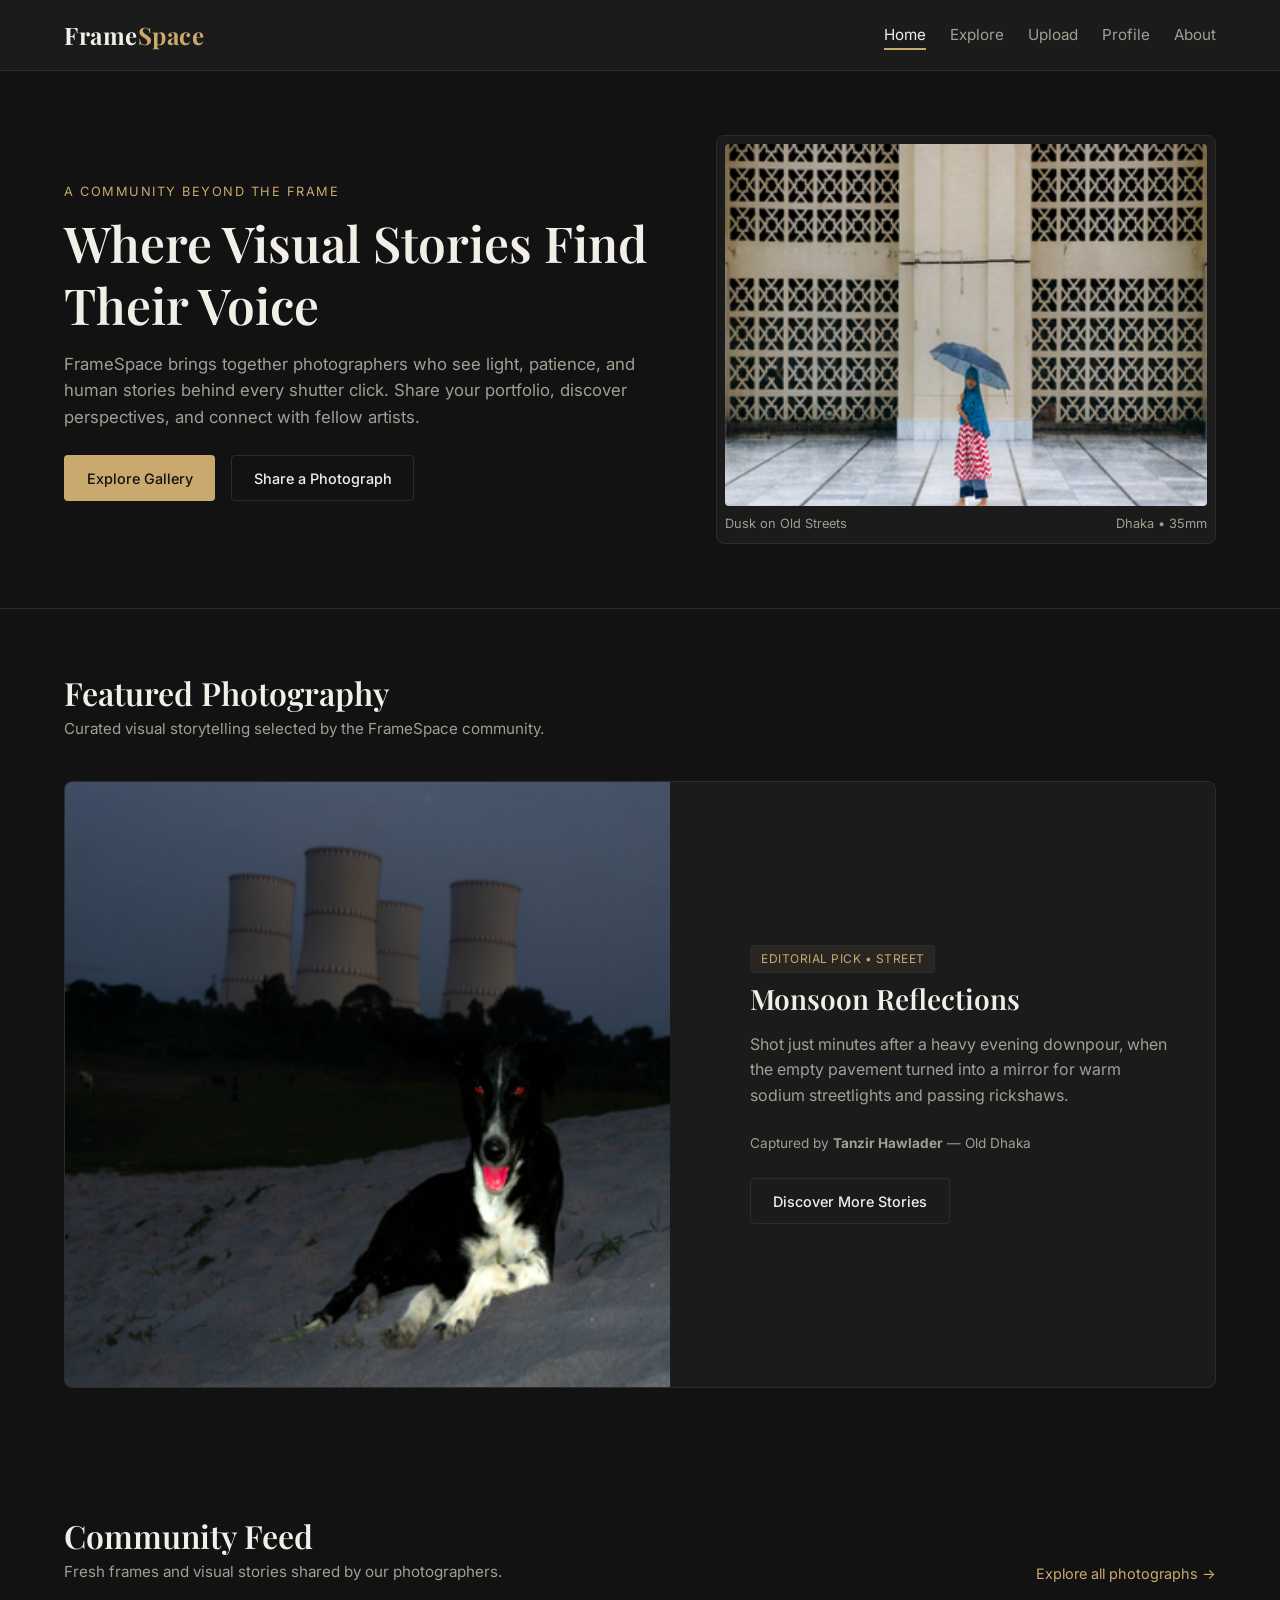
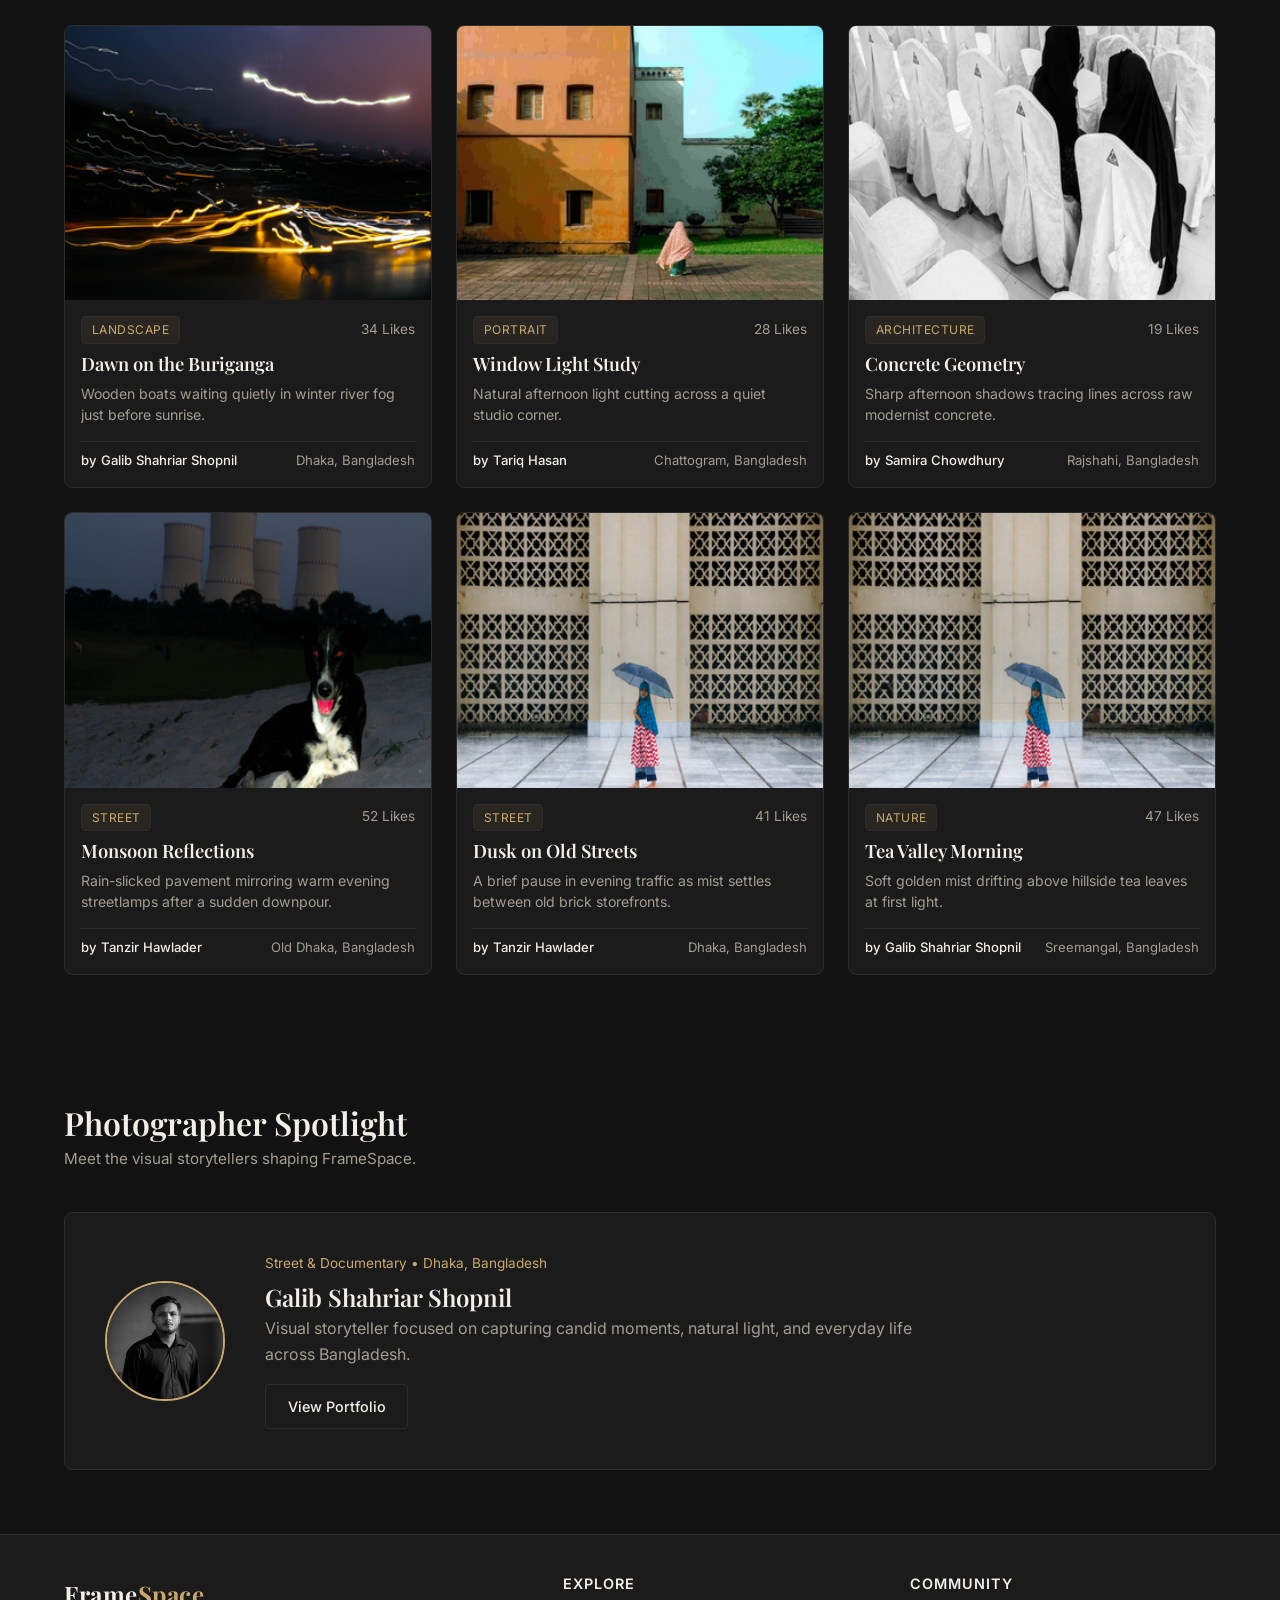
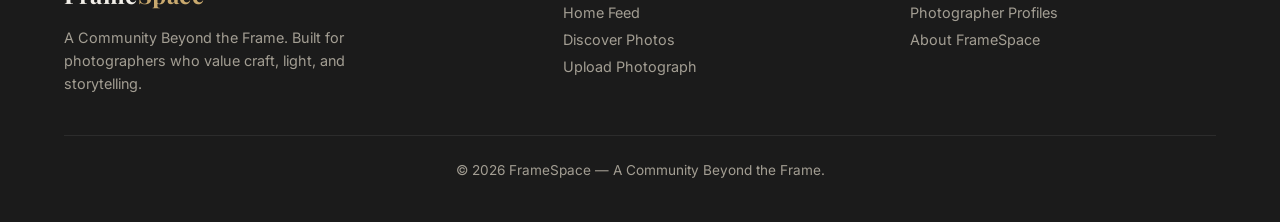
==== commit 25017389: "Merge pull request #5 from gsShopnil/feature/photographer-profile Feature/photographer profile" ====
--- a/index.html
+++ b/index.html
@@ -6,22 +6,20 @@
   <meta name="description" content="FrameSpace — A Community Beyond the Frame. Discover visual stories and share your photography.">
   <title>FrameSpace — A Community Beyond the Frame</title>
 
-  <!-- Google Fonts -->
   <link rel="preconnect" href="https://fonts.googleapis.com">
   <link rel="preconnect" href="https://fonts.gstatic.com" crossorigin>
   <link href="https://fonts.googleapis.com/css2?family=Inter:wght@400;500;600&family=Playfair+Display:wght@600;700&display=swap" rel="stylesheet">
 
-  <!-- Stylesheets -->
   <link rel="stylesheet" href="css/style.css">
   <link rel="stylesheet" href="css/components.css">
   <link rel="stylesheet" href="css/responsive.css">
 
-  <!-- Global JavaScript -->
   <script src="js/main.js" defer></script>
+  <script src="js/data.js" defer></script>
+  <script src="js/feed.js" defer></script>
 </head>
 <body>
 
-  <!-- Header & Navigation -->
   <header class="site-header">
     <div class="container navbar">
       <a href="index.html" class="brand-logo">Frame<span>Space</span></a>
@@ -49,7 +47,6 @@
   </header>
 
   <main>
-    <!-- 1. Hero Section -->
     <section class="hero">
       <div class="container hero-grid">
         <div>
@@ -74,7 +71,6 @@
       </div>
     </section>
 
-    <!-- 2. Featured Photography -->
     <section class="section">
       <div class="container">
         <div class="section-header">
@@ -92,71 +88,27 @@
             <p class="featured-story">
               Shot just minutes after a heavy evening downpour, when the empty pavement turned into a mirror for warm sodium streetlights and passing rickshaws.
             </p>
-            <p class="featured-meta">Captured by <strong>Arafat Rahman</strong> &mdash; Old Dhaka</p>
+            <p class="featured-meta">Captured by <strong>Tanzir Hawlader</strong> &mdash; Old Dhaka</p>
             <a href="explore.html" class="btn btn-outline">Discover More Stories</a>
           </div>
         </article>
       </div>
     </section>
 
-    <!-- 3. Latest Uploads Preview -->
     <section class="section">
       <div class="container">
         <div class="section-header-row">
           <div>
-            <h2>Latest Uploads</h2>
-            <p class="section-subtitle">Fresh frames shared by our community members.</p>
+            <h2>Community Feed</h2>
+            <p class="section-subtitle">Fresh frames and visual stories shared by our photographers.</p>
           </div>
-          <a href="explore.html" class="text-link">View all photographs &rarr;</a>
+          <a href="explore.html" class="text-link">Explore all photographs &rarr;</a>
         </div>
 
-        <div class="photo-grid">
-          <article class="photo-card">
-            <div class="photo-card-media">
-              <img src="assets/images/photos/upload-1.jpg" alt="Morning river fog with wooden boats">
-            </div>
-            <div class="photo-card-body">
-              <div class="photo-card-top">
-                <span class="badge">Landscape</span>
-                <span class="photo-card-meta">34 Likes</span>
-              </div>
-              <h3 class="photo-card-title">Dawn on the Buriganga</h3>
-              <p class="photo-card-meta">by  Galib Shahriar Shopnil</p>
-            </div>
-          </article>
-
-          <article class="photo-card">
-            <div class="photo-card-media">
-              <img src="assets/images/photos/upload-2.jpg" alt="Close-up portrait bathed in soft window light">
-            </div>
-            <div class="photo-card-body">
-              <div class="photo-card-top">
-                <span class="badge">Portrait</span>
-                <span class="photo-card-meta">28 Likes</span>
-              </div>
-              <h3 class="photo-card-title">Window Light Study</h3>
-              <p class="photo-card-meta">by Tariq Hasan</p>
-            </div>
-          </article>
-
-          <article class="photo-card">
-            <div class="photo-card-media">
-              <img src="assets/images/photos/upload-3.jpg" alt="Geometric shadows on brutalist concrete wall">
-            </div>
-            <div class="photo-card-body">
-              <div class="photo-card-top">
-                <span class="badge">Architecture</span>
-                <span class="photo-card-meta">19 Likes</span>
-              </div>
-              <h3 class="photo-card-title">Concrete Geometry</h3>
-              <p class="photo-card-meta">by Samira Chowdhury</p>
-            </div>
-          </article>
-        </div>
+        <div id="photoFeedGrid" class="photo-grid"></div>
       </div>
     </section>
 
-    <!-- 4. Photographer Spotlight -->
     <section class="section">
       <div class="container">
         <div class="section-header">
@@ -171,19 +123,18 @@
             class="spotlight-avatar"
           >
           <div class="spotlight-info">
-            <p class="spotlight-meta">Documentary &amp; Landscape &bull; Sylhet, Bangladesh</p>
+            <p class="spotlight-meta">Street &amp; Documentary &bull; Dhaka, Bangladesh</p>
             <h3>Galib Shahriar Shopnil</h3>
             <p class="spotlight-bio">
-              Capturing quiet early-morning moments along rivers, tea valleys, and rural train stations. Galib focuses on natural light and unhurried visual narratives.
+              Visual storyteller focused on capturing candid moments, natural light, and everyday life across Bangladesh.
             </p>
-            <a href="profile.html" class="btn btn-outline">View Portfolio</a>
+            <a href="profile.html?id=gsshopnil" class="btn btn-outline">View Portfolio</a>
           </div>
         </div>
       </div>
     </section>
   </main>
 
-  <!-- Footer -->
   <footer class="site-footer">
     <div class="container">
       <div class="footer-grid">
--- a/css/responsive.css
+++ b/css/responsive.css
@@ -19,7 +19,6 @@
   }
 }
 
-/* Mobile Breakpoint (<= 768px) */
 @media (max-width: 768px) {
   h1,
   .hero-title {
@@ -35,9 +34,6 @@
     padding: var(--space-xl) 0;
   }
 
-  .explore-controls-row { grid-template-columns: 1fr; }
-
-  /* Responsive Navigation with Toggle */
   .navbar {
     flex-wrap: wrap;
   }
@@ -68,8 +64,10 @@
     align-items: flex-start;
   }
 
+  .explore-controls-row,
   .photo-grid,
-  .footer-grid {
+  .footer-grid,
+  .profile-stats {
     grid-template-columns: 1fr;
   }
 
@@ -82,4 +80,16 @@
     text-align: center;
     padding: var(--space-lg);
   }
+
+  .profile-header-card {
+    grid-template-columns: 1fr;
+    text-align: center;
+    justify-items: center;
+    padding: var(--space-lg);
+  }
+
+  .profile-name-row,
+  .interest-tags {
+    justify-content: center;
+  }
 }
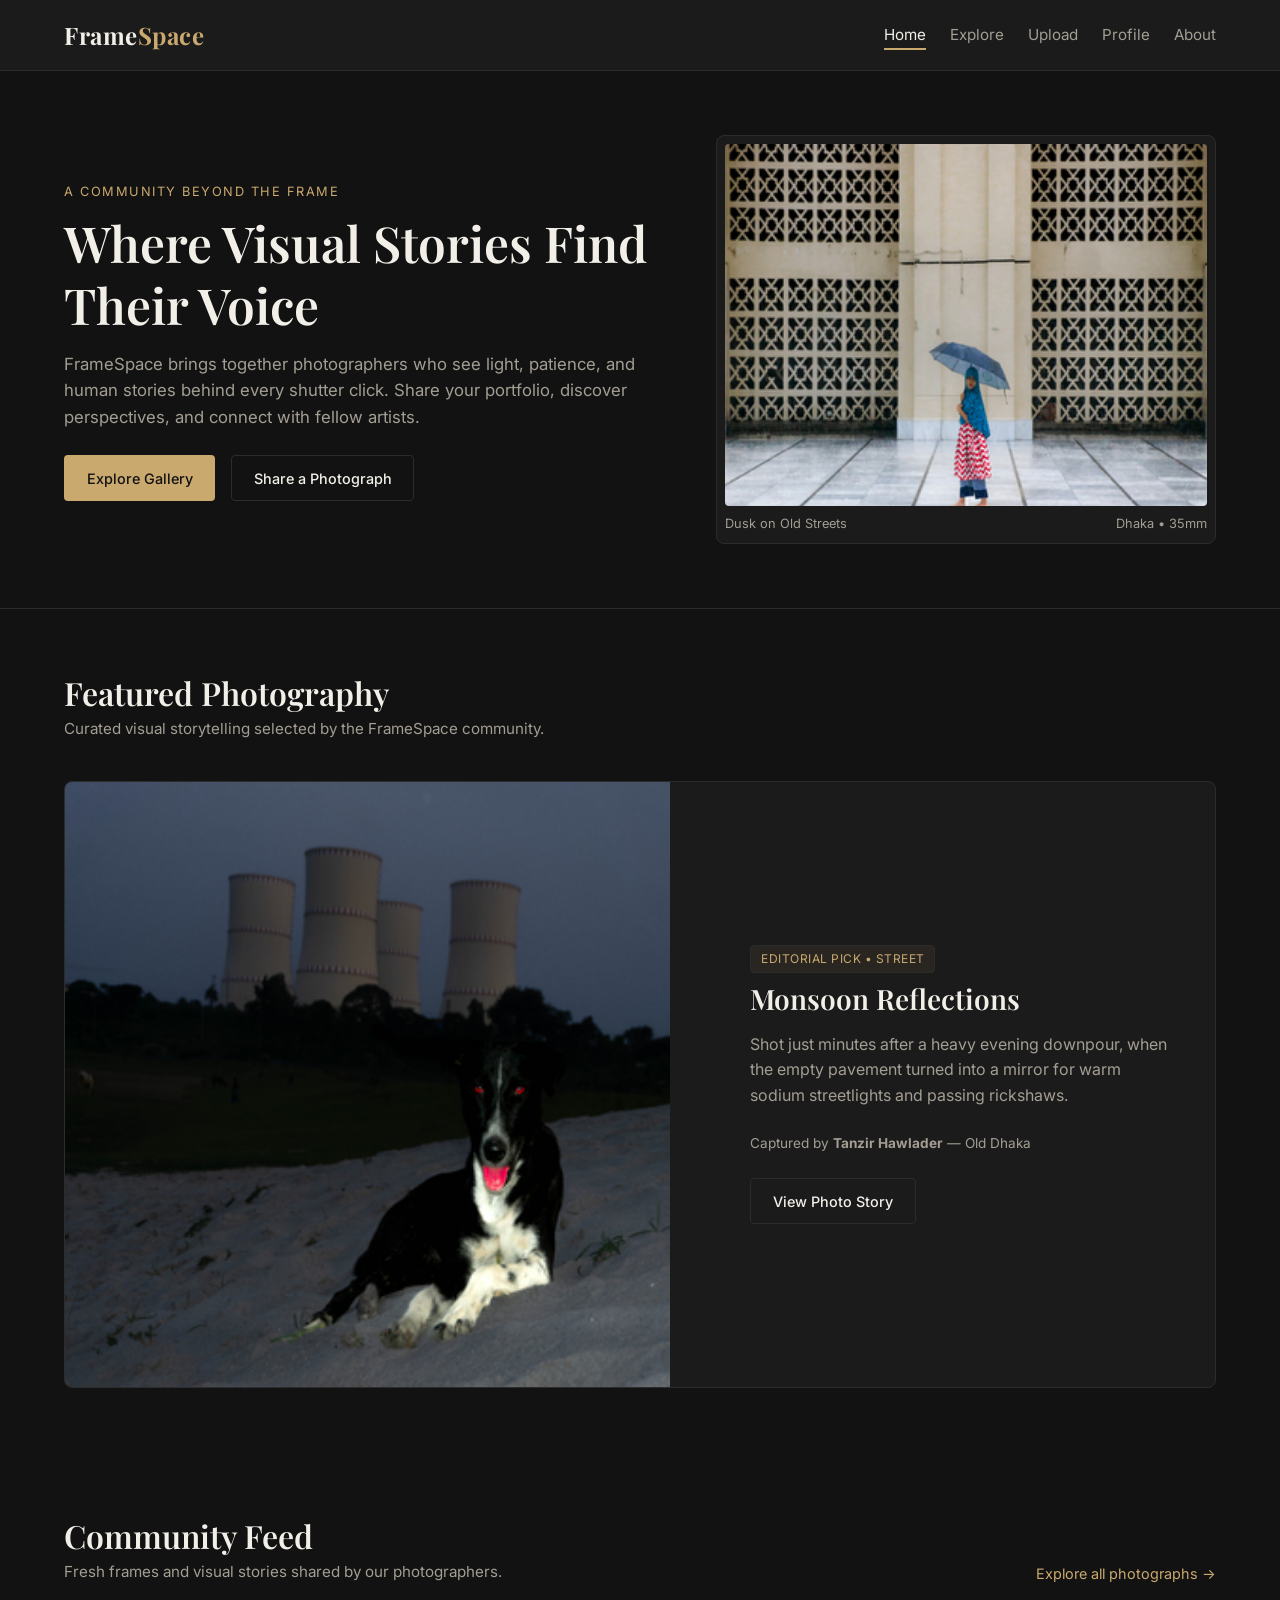
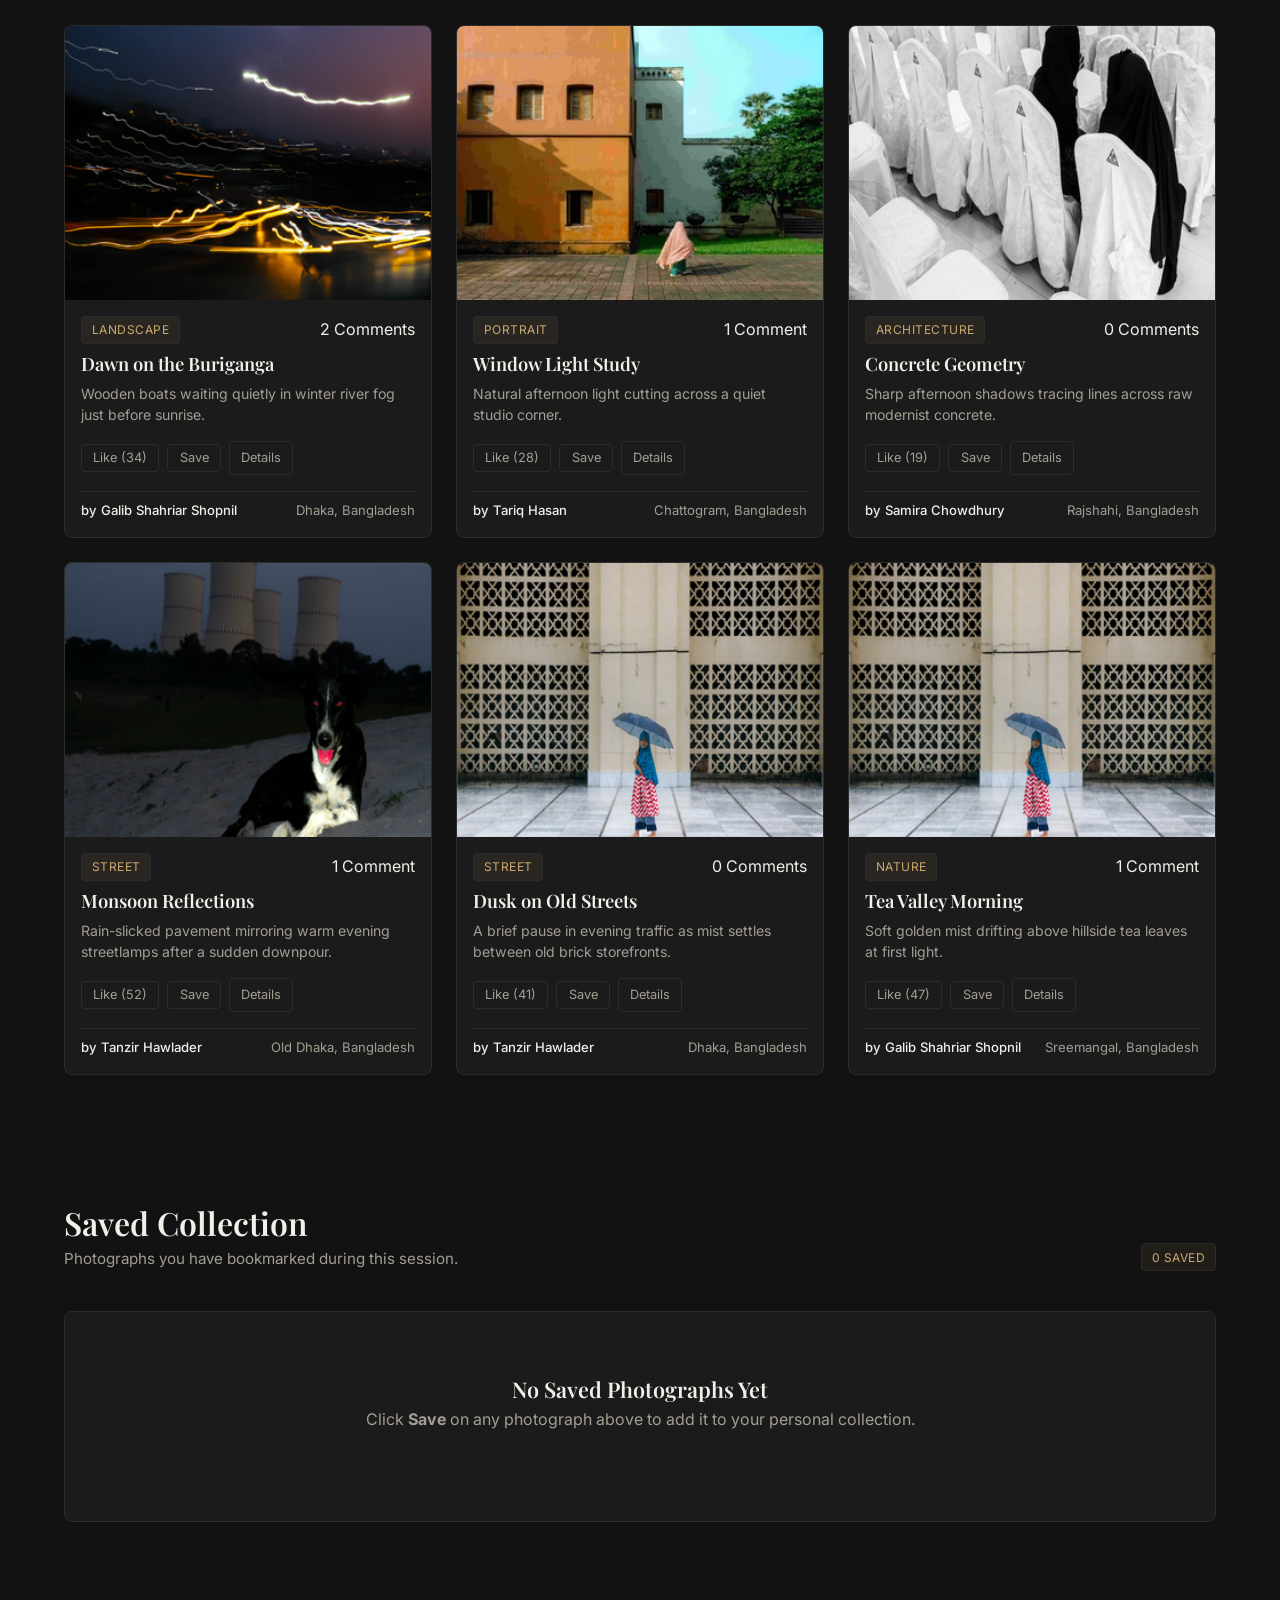
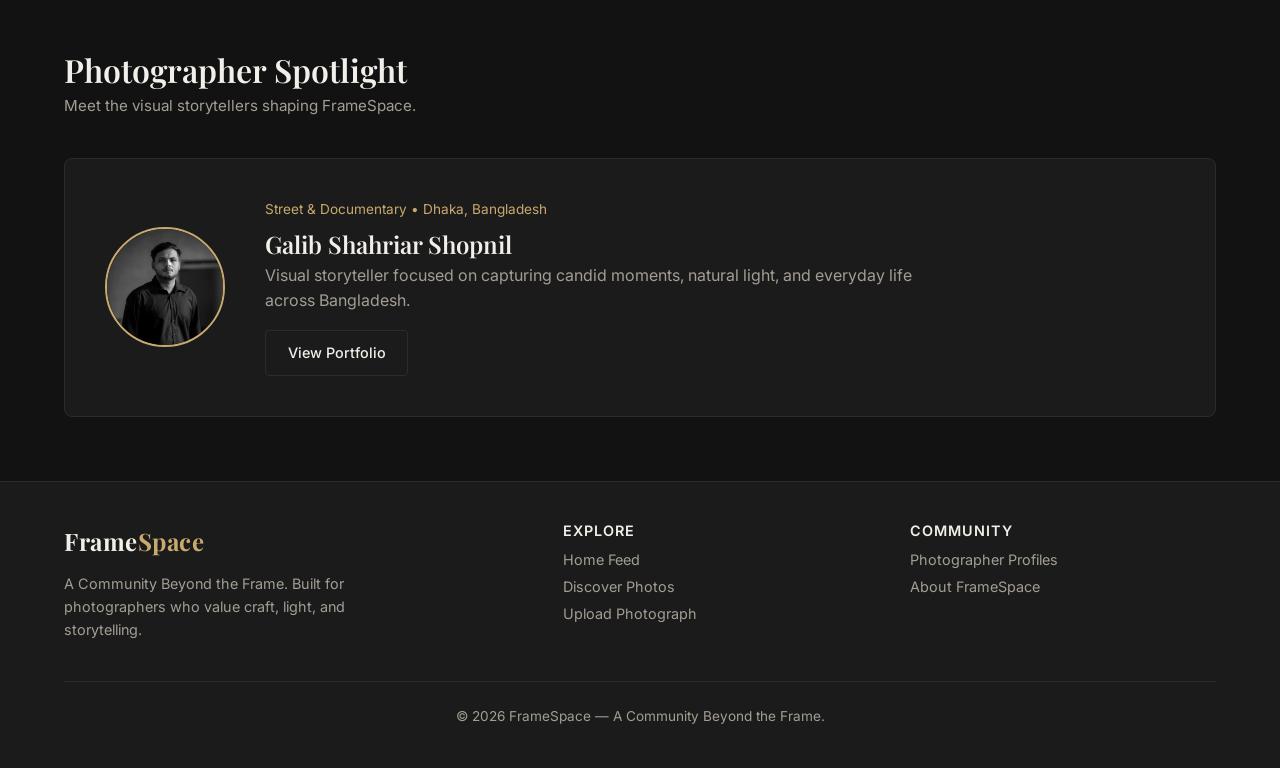
==== commit 35743f51: "add saved collection section on homepage" ====
--- a/index.html
+++ b/index.html
@@ -89,7 +89,7 @@
               Shot just minutes after a heavy evening downpour, when the empty pavement turned into a mirror for warm sodium streetlights and passing rickshaws.
             </p>
             <p class="featured-meta">Captured by <strong>Tanzir Hawlader</strong> &mdash; Old Dhaka</p>
-            <a href="explore.html" class="btn btn-outline">Discover More Stories</a>
+            <a href="photo-details.html?id=photo-4" class="btn btn-outline">View Photo Story</a>
           </div>
         </article>
       </div>
@@ -106,6 +106,25 @@
         </div>
 
         <div id="photoFeedGrid" class="photo-grid"></div>
+      </div>
+    </section>
+
+    <section class="section">
+      <div class="container">
+        <div class="section-header-row">
+          <div>
+            <h2>Saved Collection</h2>
+            <p class="section-subtitle">Photographs you have bookmarked during this session.</p>
+          </div>
+          <span id="savedCount" class="badge">0 Saved</span>
+        </div>
+
+        <div id="savedCollectionGrid" class="photo-grid" hidden></div>
+
+        <div id="savedEmptyState" class="empty-state">
+          <h3>No Saved Photographs Yet</h3>
+          <p>Click <strong>Save</strong> on any photograph above to add it to your personal collection.</p>
+        </div>
       </div>
     </section>
 
--- a/css/components.css
+++ b/css/components.css
@@ -260,6 +260,11 @@
   width: 100%;
   height: 100%;
   object-fit: cover;
+  transition: transform 0.3s ease;
+}
+
+.photo-card:hover .photo-card-media img {
+  transform: scale(1.02);
 }
 
 .photo-card-body {
@@ -281,12 +286,55 @@
   margin-bottom: var(--space-xs);
 }
 
+.photo-card-title a:hover {
+  color: var(--accent-gold);
+}
+
 .photo-card-caption {
   font-size: 0.88rem;
   color: var(--text-secondary);
   margin: var(--space-xs) 0 var(--space-md);
   line-height: 1.5;
   flex: 1;
+}
+
+.photo-card-actions {
+  display: flex;
+  align-items: center;
+  gap: var(--space-sm);
+  margin-bottom: var(--space-md);
+}
+
+.action-btn {
+  display: inline-flex;
+  align-items: center;
+  gap: 0.35rem;
+  padding: 0.35rem 0.7rem;
+  background-color: transparent;
+  color: var(--text-secondary);
+  border: 1px solid var(--border-color);
+  border-radius: var(--radius-sm);
+  font-family: var(--font-body);
+  font-size: 0.8rem;
+  cursor: pointer;
+  transition: all var(--transition-fast);
+}
+
+.action-btn:hover {
+  border-color: var(--accent-gold);
+  color: var(--text-primary);
+}
+
+.action-btn.is-liked {
+  border-color: var(--color-danger);
+  color: var(--color-danger);
+  background-color: rgba(217, 107, 107, 0.1);
+}
+
+.action-btn.is-saved {
+  border-color: var(--accent-gold);
+  color: var(--accent-gold);
+  background-color: rgba(201, 169, 110, 0.12);
 }
 
 .photo-card-footer {
@@ -309,11 +357,6 @@
 .photo-card-author-link:hover {
   color: var(--accent-gold);
   text-decoration: underline;
-}
-
-.photo-card-likes {
-  font-size: 0.85rem;
-  color: var(--text-secondary);
 }
 
 .spotlight-card {
@@ -366,7 +409,8 @@
 }
 
 .form-input,
-.form-select {
+.form-select,
+.form-textarea {
   width: 100%;
   padding: 0.7rem 0.95rem;
   background-color: var(--bg-primary);
@@ -378,12 +422,19 @@
   transition: border-color var(--transition-fast);
 }
 
-.form-input::placeholder {
+.form-textarea {
+  resize: vertical;
+  min-height: 90px;
+}
+
+.form-input::placeholder,
+.form-textarea::placeholder {
   color: var(--text-secondary);
 }
 
 .form-input:focus,
-.form-select:focus {
+.form-select:focus,
+.form-textarea:focus {
   outline: none;
   border-color: var(--accent-gold);
 }
@@ -564,6 +615,128 @@
   color: var(--text-secondary);
 }
 
+.back-link {
+  display: inline-block;
+  margin-bottom: var(--space-lg);
+  font-size: 0.9rem;
+  color: var(--accent-gold);
+}
+
+.back-link:hover {
+  text-decoration: underline;
+}
+
+.photo-detail-layout {
+  display: grid;
+  grid-template-columns: 1.35fr 1fr;
+  gap: var(--space-xl);
+  align-items: start;
+  margin-bottom: var(--space-2xl);
+}
+
+.photo-detail-media {
+  background-color: var(--bg-surface);
+  border: 1px solid var(--border-color);
+  border-radius: var(--radius-md);
+  padding: var(--space-sm);
+}
+
+.photo-detail-media img {
+  width: 100%;
+  max-height: 620px;
+  object-fit: cover;
+  border-radius: var(--radius-sm);
+}
+
+.photo-detail-panel {
+  background-color: var(--bg-surface);
+  border: 1px solid var(--border-color);
+  border-radius: var(--radius-md);
+  padding: var(--space-xl);
+}
+
+.photo-detail-panel h1 {
+  font-size: 2rem;
+  margin: var(--space-sm) 0 var(--space-md);
+}
+
+.photo-detail-description {
+  margin-bottom: var(--space-lg);
+}
+
+.photo-detail-meta {
+  display: flex;
+  flex-direction: column;
+  gap: var(--space-xs);
+  padding: var(--space-md) 0;
+  border-top: 1px solid var(--border-color);
+  border-bottom: 1px solid var(--border-color);
+  margin-bottom: var(--space-lg);
+  font-size: 0.9rem;
+  color: var(--text-secondary);
+}
+
+.photo-detail-actions {
+  display: flex;
+  flex-wrap: wrap;
+  gap: var(--space-sm);
+}
+
+.comments-section {
+  background-color: var(--bg-surface);
+  border: 1px solid var(--border-color);
+  border-radius: var(--radius-md);
+  padding: var(--space-xl);
+}
+
+.comments-section h2 {
+  font-size: 1.5rem;
+  margin-bottom: var(--space-lg);
+}
+
+.comment-form {
+  display: grid;
+  gap: var(--space-md);
+  margin-bottom: var(--space-xl);
+  padding-bottom: var(--space-xl);
+  border-bottom: 1px solid var(--border-color);
+}
+
+.form-error {
+  font-size: 0.85rem;
+  color: var(--color-danger);
+}
+
+.comments-list {
+  display: flex;
+  flex-direction: column;
+  gap: var(--space-md);
+}
+
+.comment-item {
+  padding: var(--space-md);
+  background-color: var(--bg-primary);
+  border: 1px solid var(--border-color);
+  border-radius: var(--radius-sm);
+}
+
+.comment-header {
+  display: flex;
+  justify-content: space-between;
+  gap: var(--space-sm);
+  margin-bottom: var(--space-xs);
+  font-size: 0.85rem;
+}
+
+.comment-author {
+  color: var(--accent-gold);
+  font-weight: 500;
+}
+
+.comment-date {
+  color: var(--text-secondary);
+}
+
 .site-footer {
   background-color: var(--bg-surface);
   border-top: 1px solid var(--border-color);
--- a/css/responsive.css
+++ b/css/responsive.css
@@ -5,7 +5,8 @@
   }
 
   .hero-grid,
-  .featured-showcase {
+  .featured-showcase,
+  .photo-detail-layout {
     grid-template-columns: 1fr;
   }
 
@@ -71,7 +72,9 @@
     grid-template-columns: 1fr;
   }
 
-  .featured-content {
+  .featured-content,
+  .photo-detail-panel,
+  .comments-section {
     padding: var(--space-lg);
   }
 
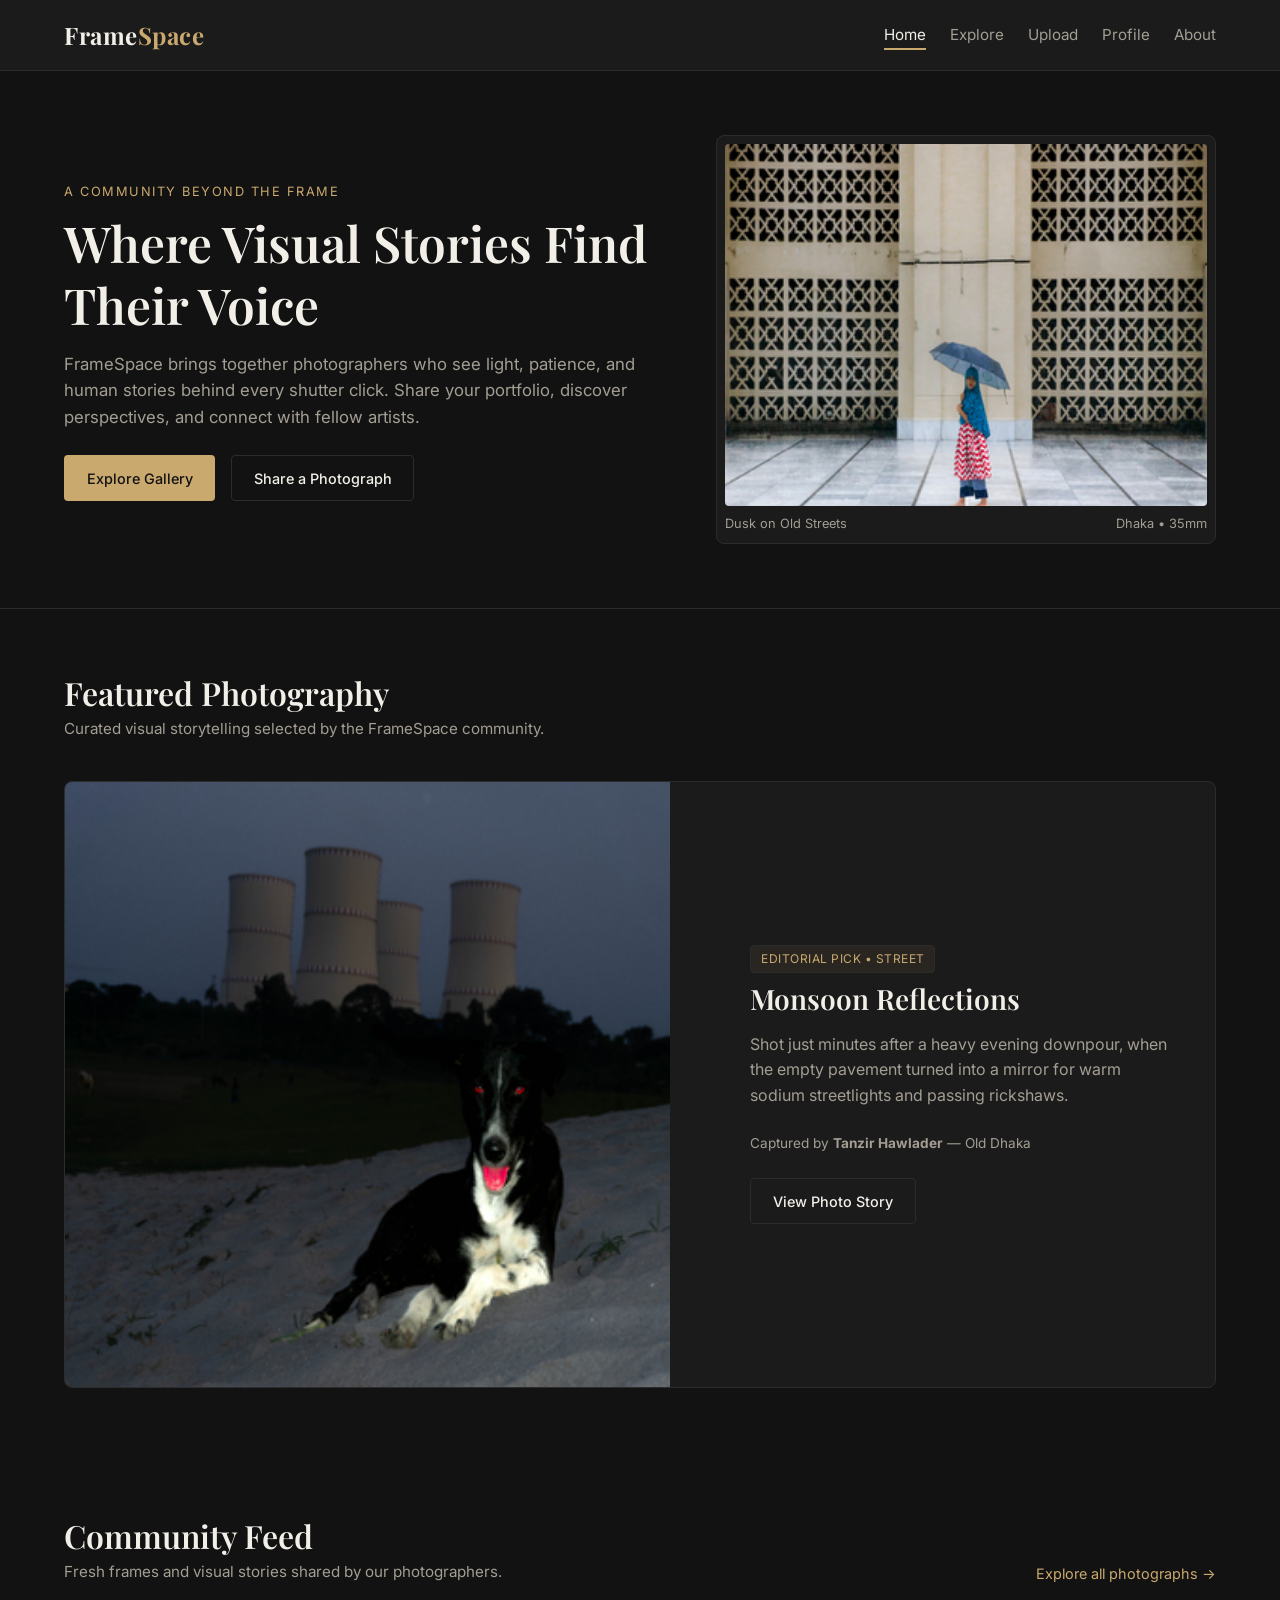
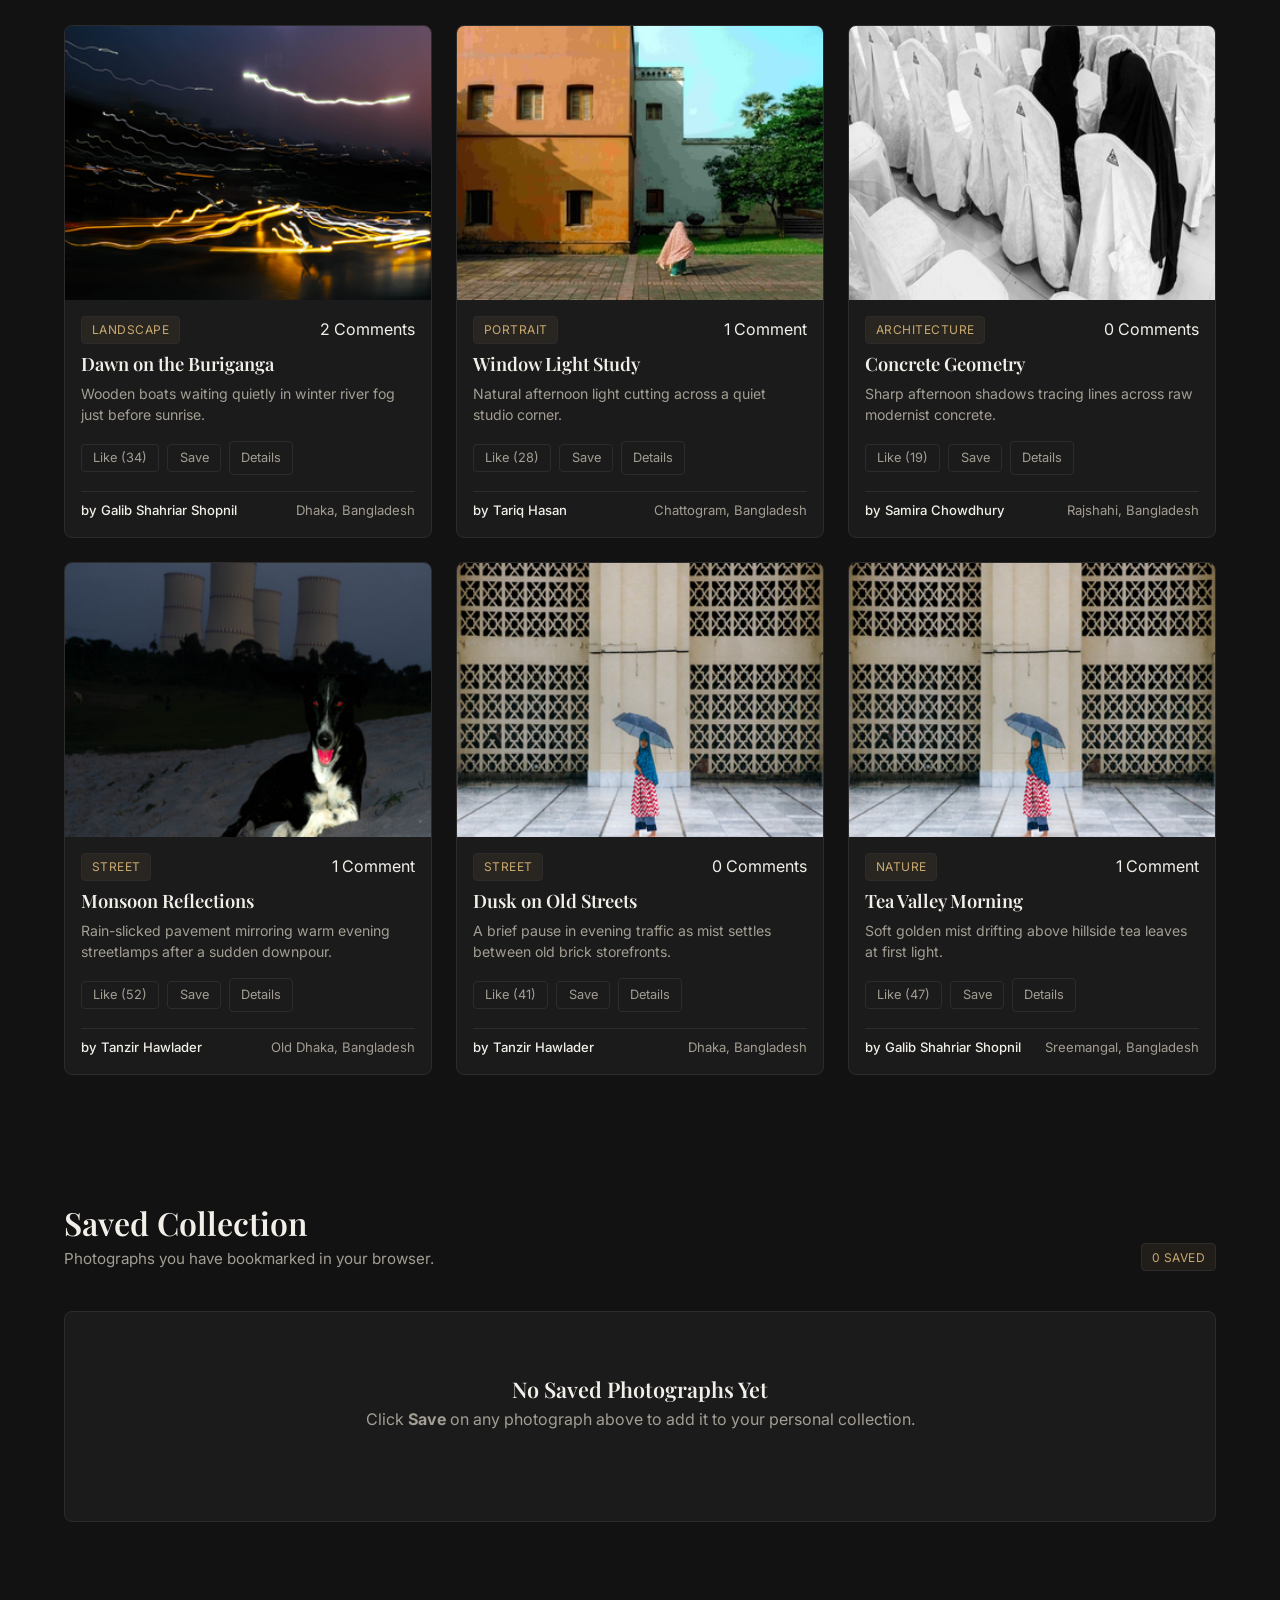
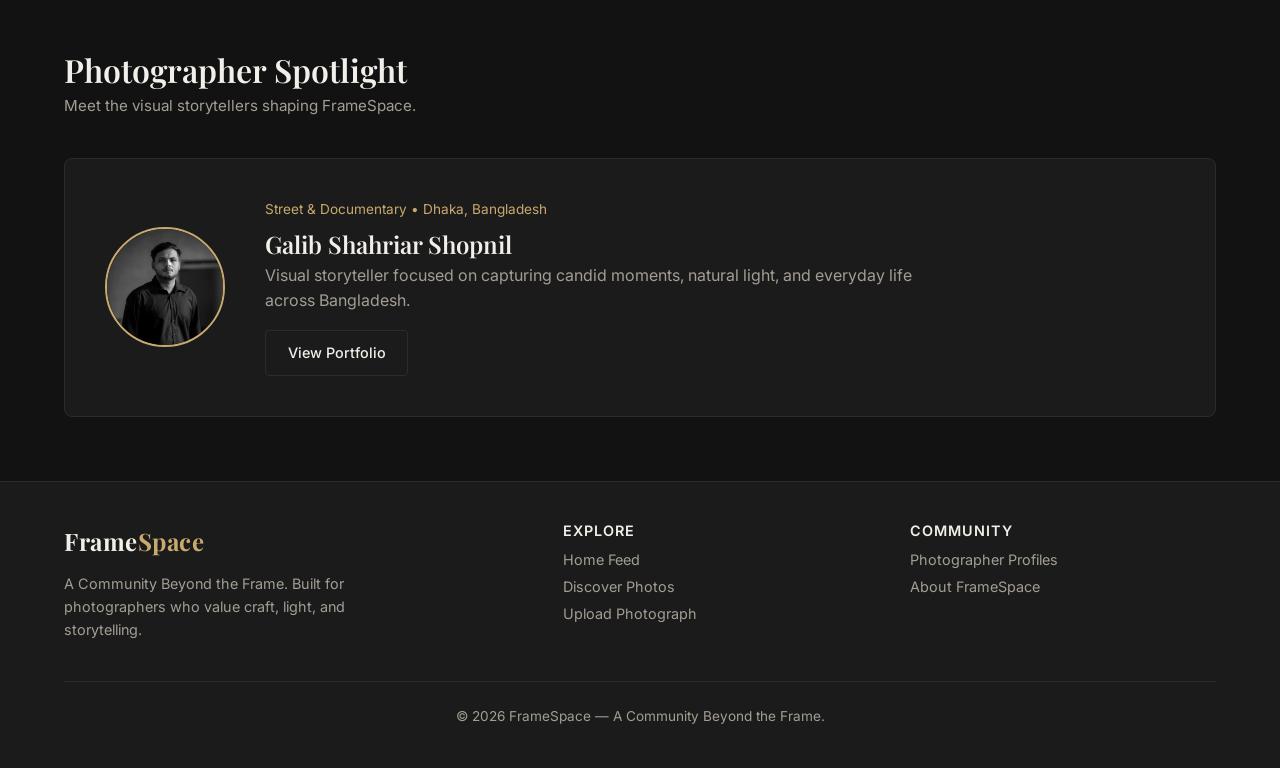
==== commit 639213c4: "load storage.js on index.html" ====
--- a/index.html
+++ b/index.html
@@ -16,6 +16,7 @@
 
   <script src="js/main.js" defer></script>
   <script src="js/data.js" defer></script>
+  <script src="js/storage.js" defer></script>
   <script src="js/feed.js" defer></script>
 </head>
 <body>
@@ -114,7 +115,7 @@
         <div class="section-header-row">
           <div>
             <h2>Saved Collection</h2>
-            <p class="section-subtitle">Photographs you have bookmarked during this session.</p>
+            <p class="section-subtitle">Photographs you have bookmarked in your browser.</p>
           </div>
           <span id="savedCount" class="badge">0 Saved</span>
         </div>
--- a/css/components.css
+++ b/css/components.css
@@ -437,6 +437,28 @@
 .form-textarea:focus {
   outline: none;
   border-color: var(--accent-gold);
+}
+
+.form-label {
+  display: block;
+  font-size: 0.88rem;
+  font-weight: 500;
+  color: var(--text-primary);
+  margin-bottom: var(--space-xs);
+}
+
+.form-error {
+  font-size: 0.85rem;
+  color: var(--color-danger);
+}
+
+.form-success {
+  padding: var(--space-md);
+  border: 1px solid var(--color-success);
+  background-color: rgba(107, 163, 122, 0.12);
+  color: var(--text-primary);
+  border-radius: var(--radius-sm);
+  font-size: 0.9rem;
 }
 
 .explore-toolbar {
@@ -702,11 +724,6 @@
   border-bottom: 1px solid var(--border-color);
 }
 
-.form-error {
-  font-size: 0.85rem;
-  color: var(--color-danger);
-}
-
 .comments-list {
   display: flex;
   flex-direction: column;
@@ -735,6 +752,74 @@
 
 .comment-date {
   color: var(--text-secondary);
+}
+
+.upload-layout {
+  display: grid;
+  grid-template-columns: 1.15fr 0.85fr;
+  gap: var(--space-xl);
+  align-items: start;
+}
+
+.upload-card,
+.preview-card {
+  background-color: var(--bg-surface);
+  border: 1px solid var(--border-color);
+  border-radius: var(--radius-md);
+  padding: var(--space-xl);
+}
+
+.upload-form {
+  display: grid;
+  gap: var(--space-md);
+}
+
+.form-row-2 {
+  display: grid;
+  grid-template-columns: 1fr 1fr;
+  gap: var(--space-md);
+}
+
+.file-input-box {
+  padding: var(--space-md);
+  border: 1px dashed var(--border-color);
+  border-radius: var(--radius-sm);
+  background-color: var(--bg-primary);
+}
+
+.file-hint {
+  margin-top: var(--space-xs);
+  font-size: 0.8rem;
+  color: var(--text-secondary);
+}
+
+.preview-card h2 {
+  font-size: 1.35rem;
+  margin-bottom: var(--space-md);
+}
+
+.preview-frame {
+  aspect-ratio: 4 / 3;
+  border: 1px solid var(--border-color);
+  border-radius: var(--radius-sm);
+  background-color: var(--bg-primary);
+  display: flex;
+  align-items: center;
+  justify-content: center;
+  overflow: hidden;
+  padding: var(--space-sm);
+  text-align: center;
+}
+
+.preview-frame img {
+  width: 100%;
+  height: 100%;
+  object-fit: cover;
+  border-radius: var(--radius-sm);
+}
+
+.uploaded-session-section {
+  margin-top: var(--space-2xl);
 }
 
 .site-footer {
--- a/css/responsive.css
+++ b/css/responsive.css
@@ -6,7 +6,8 @@
 
   .hero-grid,
   .featured-showcase,
-  .photo-detail-layout {
+  .photo-detail-layout,
+  .upload-layout {
     grid-template-columns: 1fr;
   }
 
@@ -68,13 +69,16 @@
   .explore-controls-row,
   .photo-grid,
   .footer-grid,
-  .profile-stats {
+  .profile-stats,
+  .form-row-2 {
     grid-template-columns: 1fr;
   }
 
   .featured-content,
   .photo-detail-panel,
-  .comments-section {
+  .comments-section,
+  .upload-card,
+  .preview-card {
     padding: var(--space-lg);
   }
 
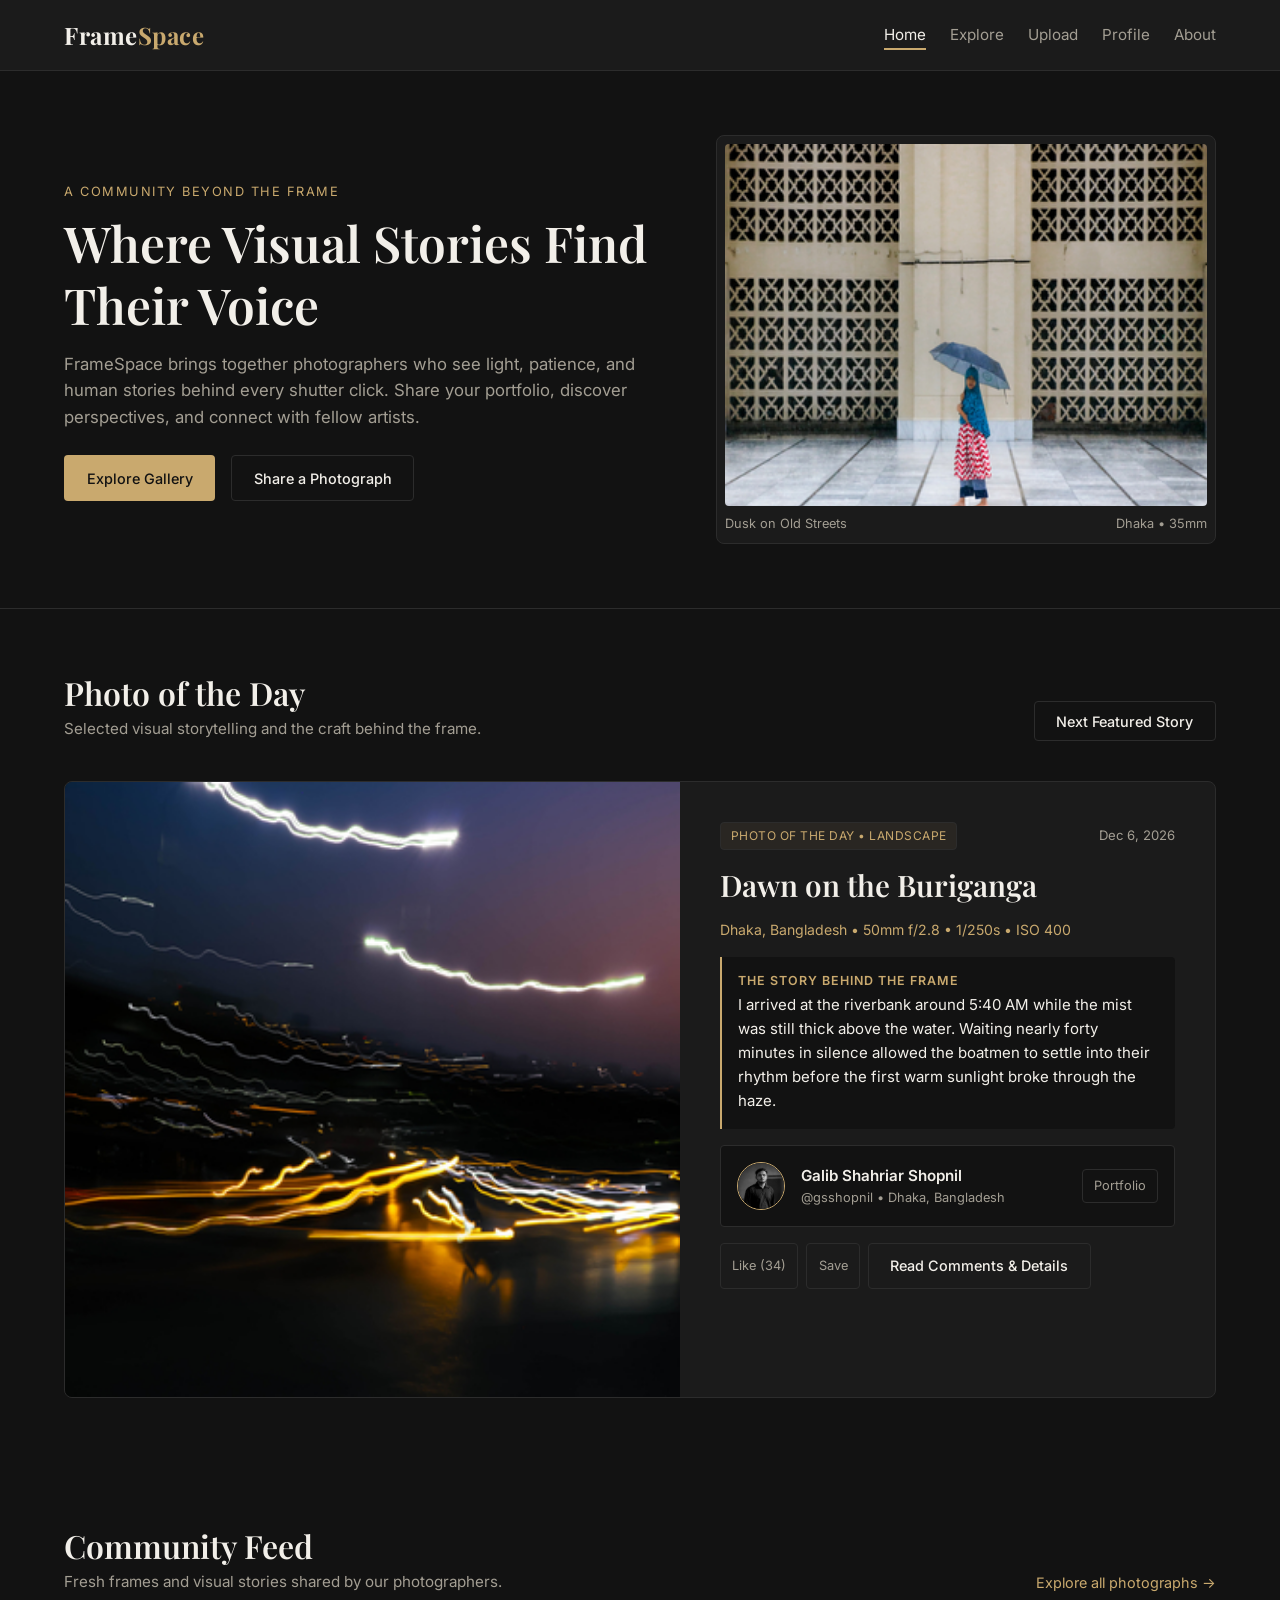
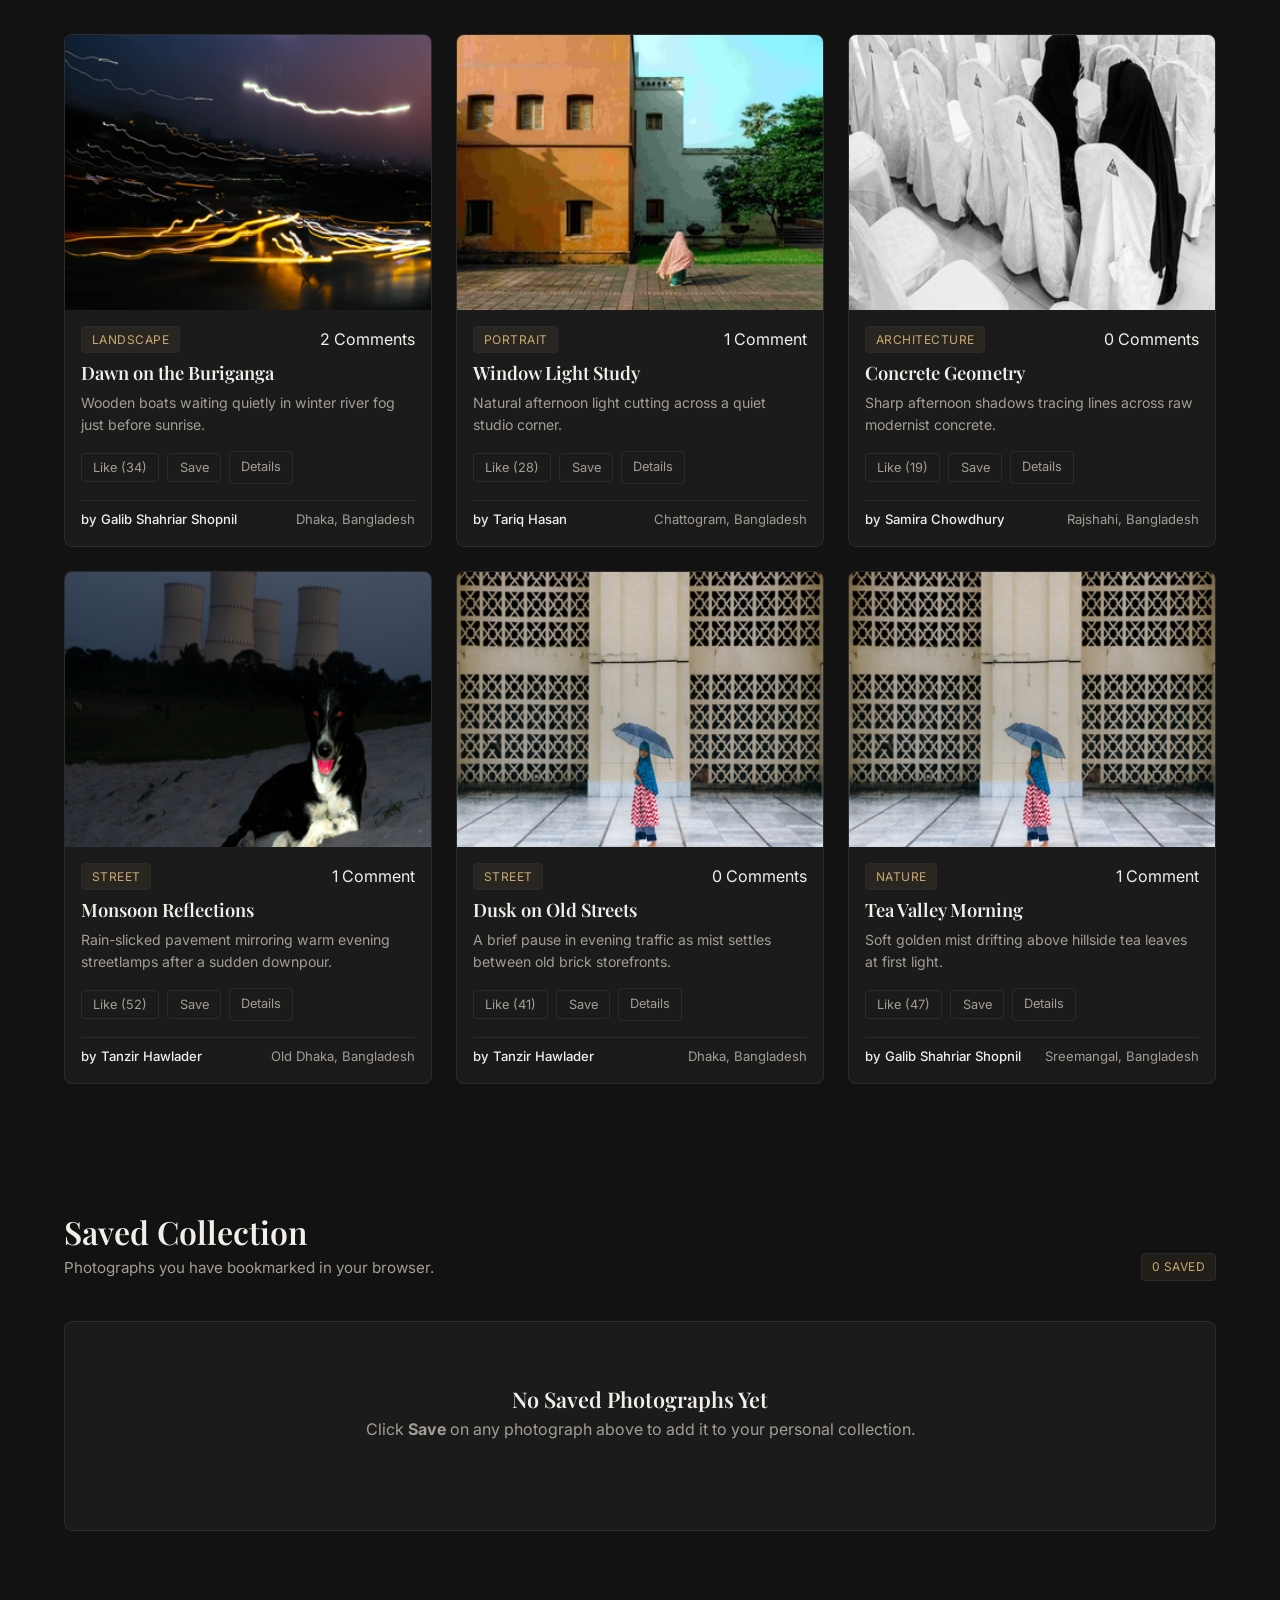
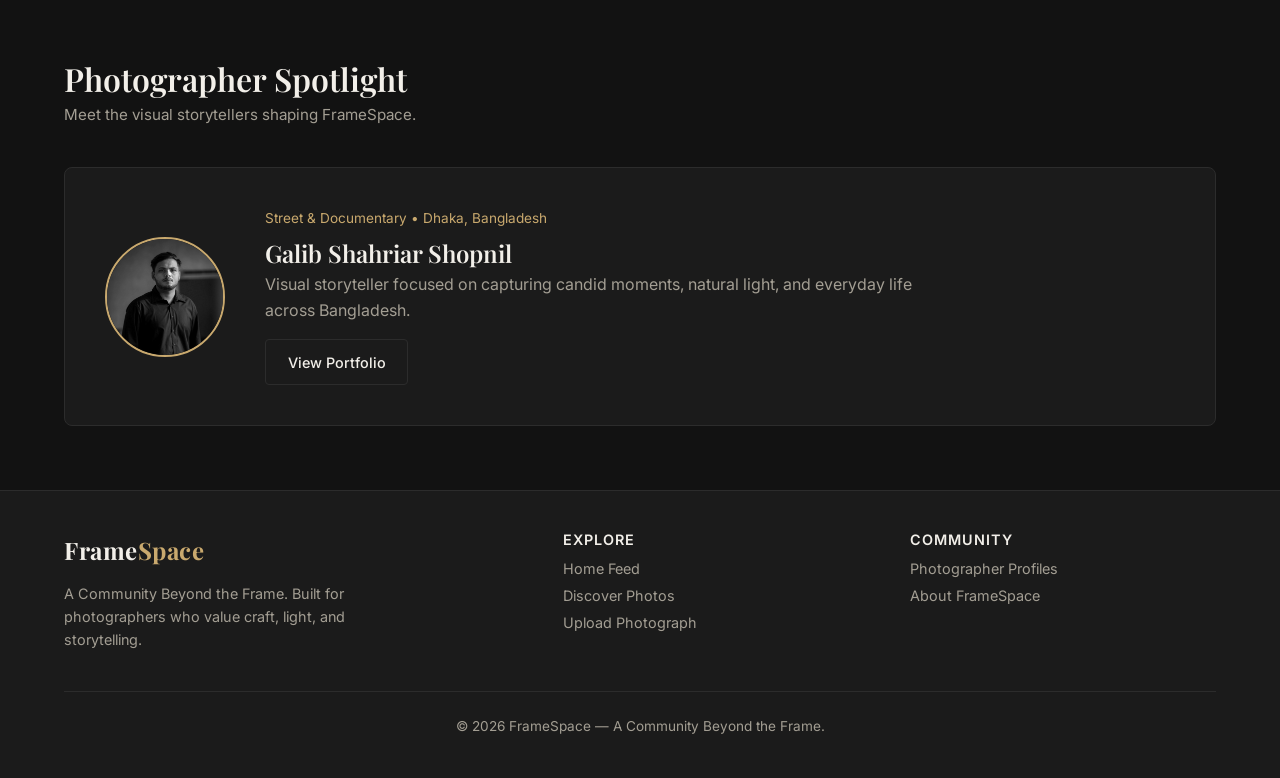
==== commit 8cb1196d: "integrate dynamic photo of the day section on homepage" ====
--- a/index.html
+++ b/index.html
@@ -18,6 +18,7 @@
   <script src="js/data.js" defer></script>
   <script src="js/storage.js" defer></script>
   <script src="js/feed.js" defer></script>
+  <script src="js/photo-of-the-day.js" defer></script>
 </head>
 <body>
 
@@ -74,25 +75,15 @@
 
     <section class="section">
       <div class="container">
-        <div class="section-header">
-          <h2>Featured Photography</h2>
-          <p class="section-subtitle">Curated visual storytelling selected by the FrameSpace community.</p>
+        <div class="section-header-row">
+          <div>
+            <h2>Photo of the Day</h2>
+            <p class="section-subtitle">Selected visual storytelling and the craft behind the frame.</p>
+          </div>
+          <button type="button" id="cyclePotdBtn" class="btn btn-outline">Next Featured Story</button>
         </div>
 
-        <article class="featured-showcase">
-          <div class="featured-media">
-            <img src="assets/images/photos/featured-street.jpg" alt="Rain-slicked alley reflecting warm streetlamps">
-          </div>
-          <div class="featured-content">
-            <span class="badge">Editorial Pick &bull; Street</span>
-            <h3>Monsoon Reflections</h3>
-            <p class="featured-story">
-              Shot just minutes after a heavy evening downpour, when the empty pavement turned into a mirror for warm sodium streetlights and passing rickshaws.
-            </p>
-            <p class="featured-meta">Captured by <strong>Tanzir Hawlader</strong> &mdash; Old Dhaka</p>
-            <a href="photo-details.html?id=photo-4" class="btn btn-outline">View Photo Story</a>
-          </div>
-        </article>
+        <div id="photoOfTheDayContainer"></div>
       </div>
     </section>
 
--- a/css/components.css
+++ b/css/components.css
@@ -170,46 +170,124 @@
   justify-content: space-between;
 }
 
-.featured-showcase {
-  display: grid;
-  grid-template-columns: 1.2fr 1fr;
-  gap: var(--space-xl);
+.potd-showcase {
+  display: grid;
+  grid-template-columns: 1.15fr 1fr;
   background-color: var(--bg-surface);
   border: 1px solid var(--border-color);
   border-radius: var(--radius-md);
   overflow: hidden;
-  align-items: center;
-}
-
-.featured-media {
-  height: 100%;
-  min-height: 320px;
+  align-items: stretch;
+}
+
+.potd-media {
+  min-height: 380px;
   background-color: #202020;
-}
-
-.featured-media img {
+  display: block;
+}
+
+.potd-media img {
   width: 100%;
   height: 100%;
   object-fit: cover;
 }
 
-.featured-content {
+.potd-content {
   padding: var(--space-xl);
-}
-
-.featured-content h3 {
-  font-size: 1.75rem;
-  margin: var(--space-sm) 0 var(--space-md);
-}
-
-.featured-story {
-  margin-bottom: var(--space-lg);
-}
-
-.featured-meta {
-  font-size: 0.85rem;
-  color: var(--text-secondary);
-  margin-bottom: var(--space-lg);
+  display: flex;
+  flex-direction: column;
+  gap: var(--space-md);
+}
+
+.potd-top-row {
+  display: flex;
+  flex-wrap: wrap;
+  align-items: center;
+  justify-content: space-between;
+  gap: var(--space-sm);
+}
+
+.potd-date {
+  font-size: 0.82rem;
+  color: var(--text-secondary);
+}
+
+.potd-title {
+  font-size: 1.85rem;
+}
+
+.potd-title a:hover {
+  color: var(--accent-gold);
+}
+
+.potd-meta {
+  font-size: 0.88rem;
+  color: var(--accent-gold);
+}
+
+.potd-story-box {
+  background-color: var(--bg-primary);
+  border-left: 2px solid var(--accent-gold);
+  padding: var(--space-md);
+  border-radius: 0 var(--radius-sm) var(--radius-sm) 0;
+}
+
+.potd-story-heading {
+  font-family: var(--font-body);
+  font-size: 0.78rem;
+  text-transform: uppercase;
+  letter-spacing: 1px;
+  color: var(--accent-gold);
+  margin-bottom: var(--space-xs);
+}
+
+.potd-story-text {
+  font-size: 0.94rem;
+  color: var(--text-primary);
+  line-height: 1.6;
+}
+
+.potd-photographer {
+  display: flex;
+  align-items: center;
+  justify-content: space-between;
+  gap: var(--space-md);
+  padding: var(--space-md);
+  border: 1px solid var(--border-color);
+  border-radius: var(--radius-sm);
+  background-color: var(--bg-primary);
+}
+
+.potd-photographer-info {
+  display: flex;
+  align-items: center;
+  gap: var(--space-md);
+}
+
+.potd-photographer-avatar {
+  width: 48px;
+  height: 48px;
+  border-radius: 50%;
+  object-fit: cover;
+  border: 1px solid var(--accent-gold);
+  flex-shrink: 0;
+}
+
+.potd-photographer-name {
+  font-size: 0.95rem;
+  font-weight: 600;
+  color: var(--text-primary);
+}
+
+.potd-photographer-meta {
+  font-size: 0.8rem;
+  color: var(--text-secondary);
+}
+
+.potd-actions {
+  display: flex;
+  flex-wrap: wrap;
+  gap: var(--space-sm);
 }
 
 .section-header-row {
--- a/css/responsive.css
+++ b/css/responsive.css
@@ -5,7 +5,7 @@
   }
 
   .hero-grid,
-  .featured-showcase,
+  .potd-showcase,
   .photo-detail-layout,
   .upload-layout {
     grid-template-columns: 1fr;
@@ -74,12 +74,17 @@
     grid-template-columns: 1fr;
   }
 
-  .featured-content,
+  .potd-content,
   .photo-detail-panel,
   .comments-section,
   .upload-card,
   .preview-card {
     padding: var(--space-lg);
+  }
+
+  .potd-photographer {
+    flex-direction: column;
+    align-items: flex-start;
   }
 
   .spotlight-card {
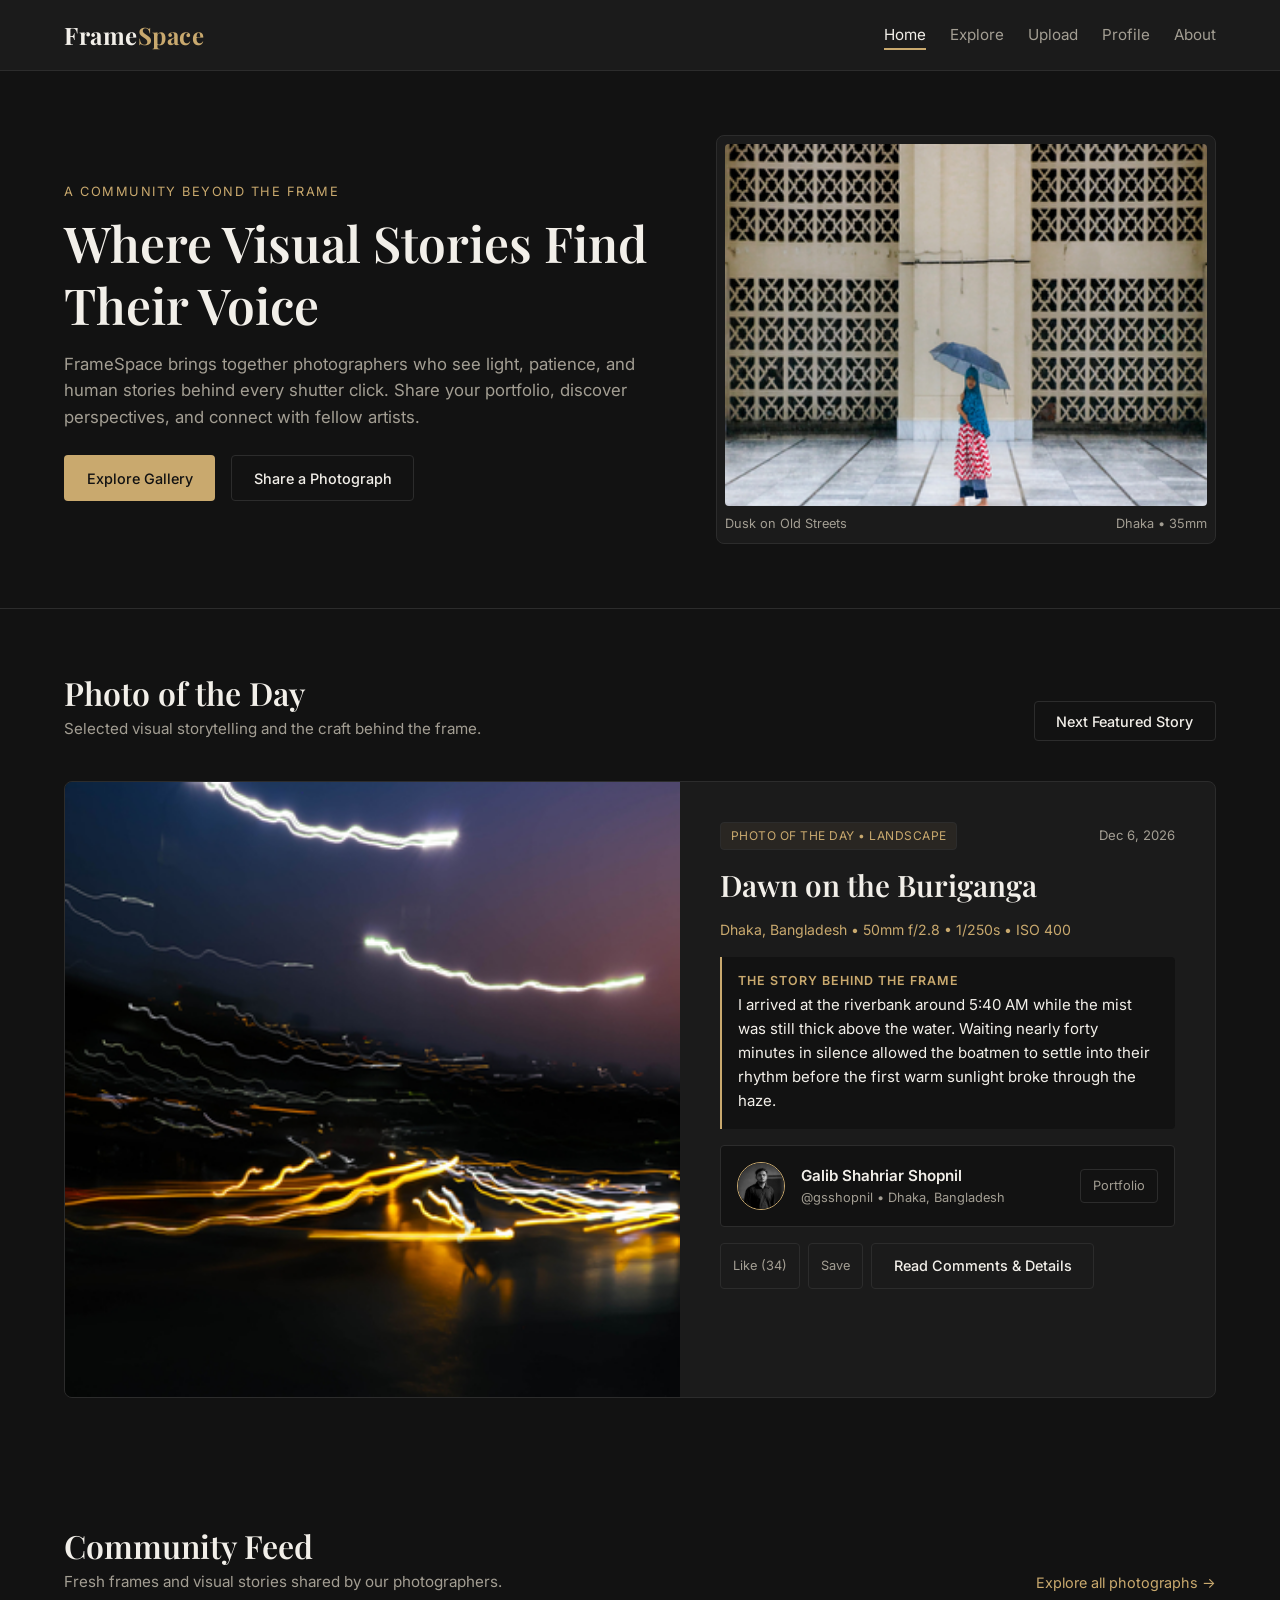
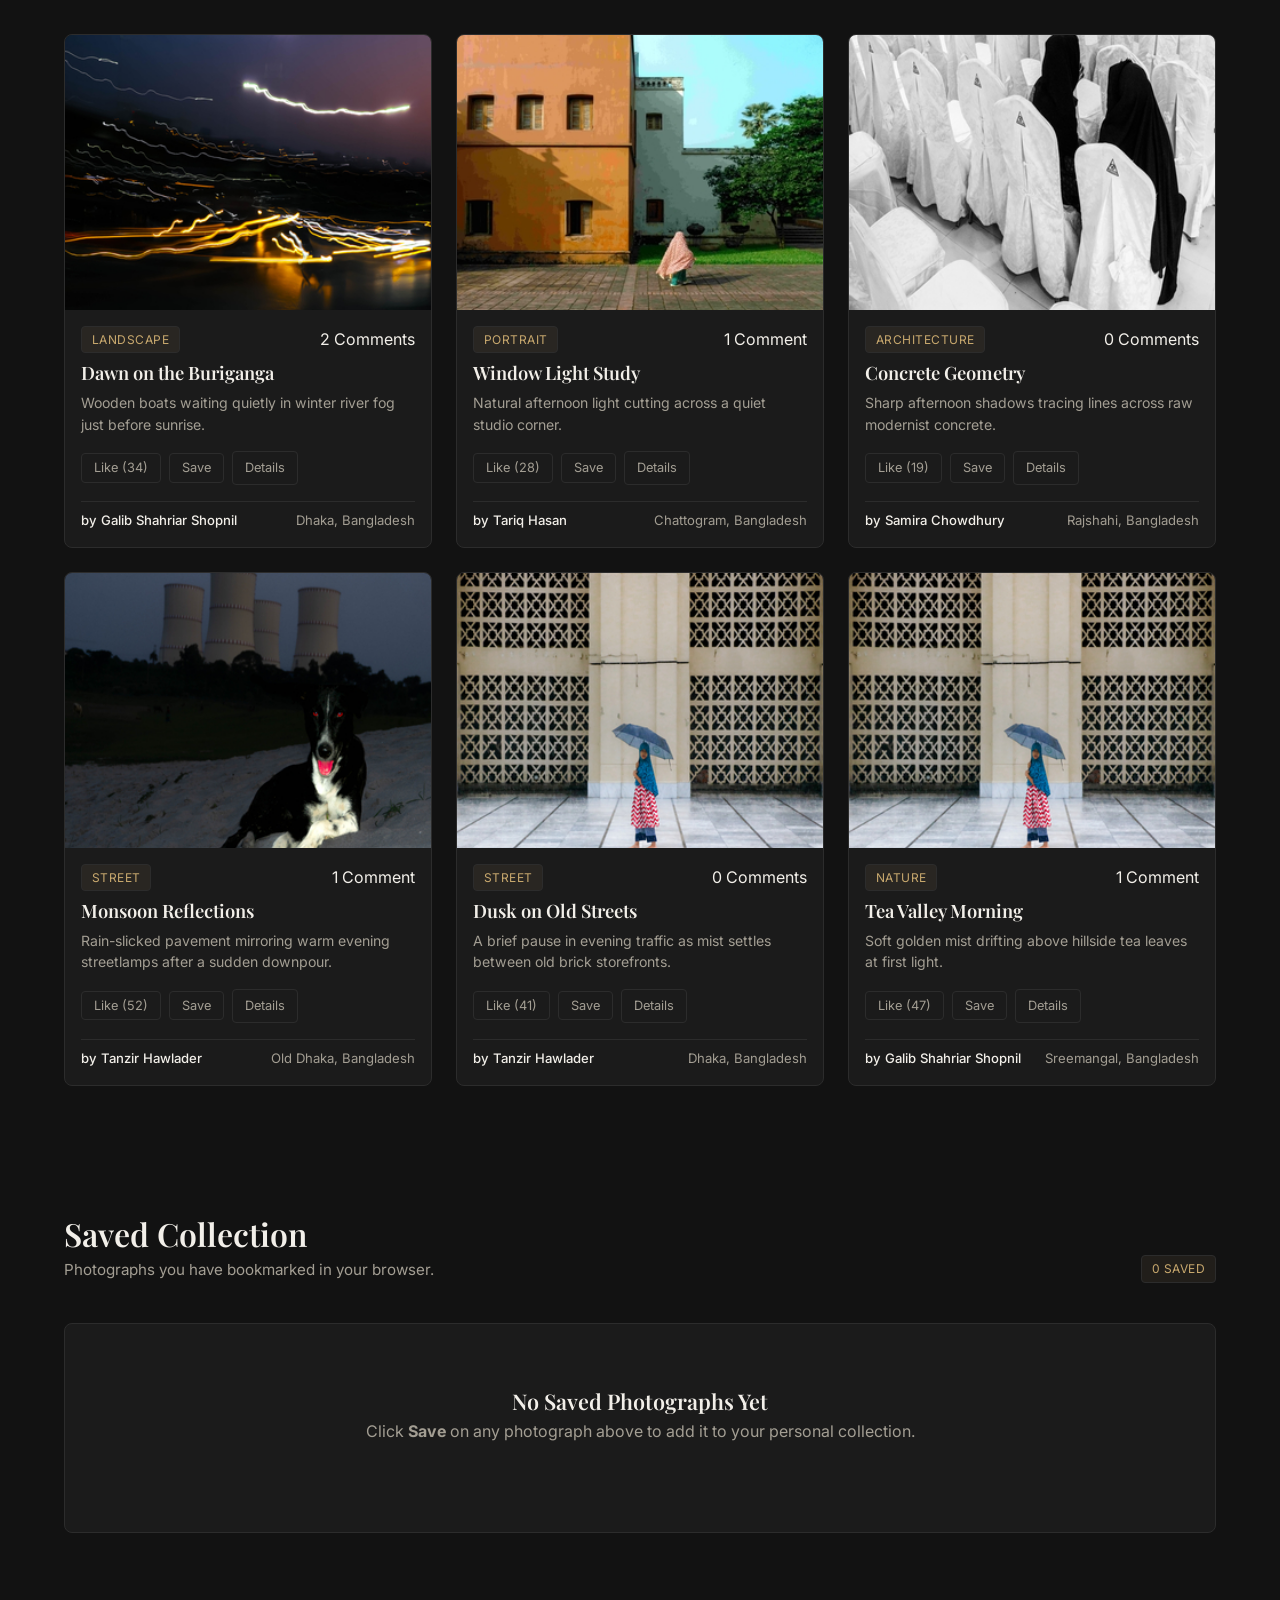
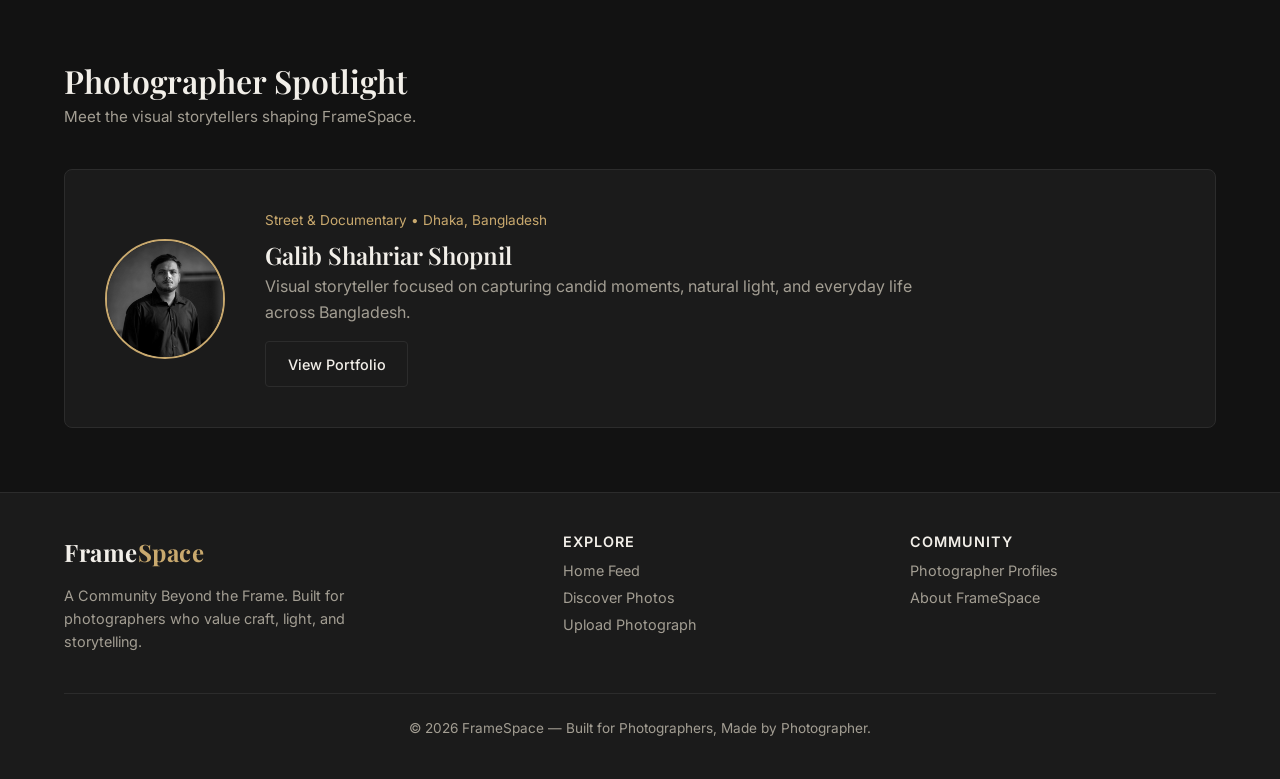
==== commit 423fc078: "update index" ====
--- a/index.html
+++ b/index.html
@@ -175,7 +175,7 @@
       </div>
 
       <p class="footer-bottom">
-        &copy; <span id="currentYear">2026</span> FrameSpace &mdash; A Community Beyond the Frame.
+        &copy; <span id="currentYear">2026</span> FrameSpace &mdash; Built for Photographers, Made by Photographer.
       </p>
     </div>
   </footer>
--- a/css/style.css
+++ b/css/style.css
@@ -1,38 +1,34 @@
 :root {
-  --bg-primary: #121212;        /* Deep dark charcoal */
-  --bg-surface: #1b1b1b;        /* Elevated surface for cards & header */
-  --bg-surface-hover: #242424;  /* Subtle hover elevation */
-  --border-color: #2c2c2c;      /* Thin gallery divider lines */
+  --bg-primary: #121212;
+  --bg-surface: #1b1b1b;
+  --bg-surface-hover: #242424;
+  --border-color: #2c2c2c;
 
-  --text-primary: #f2efe9;      /* Warm off-white */
-  --text-secondary: #a39e93;    /* Muted warm gray for captions & meta */
+  --text-primary: #f2efe9;
+  --text-secondary: #a39e93;
 
-  --accent-gold: #c9a96e;       /* Subtle muted-gold accent */
-  --accent-gold-hover: #d8bc87; /* Slightly brighter gold on hover */
+  --accent-gold: #c9a96e;
+  --accent-gold-hover: #d8bc87;
 
-  --color-danger: #d96b6b;      /* For error messages & active likes */
-  --color-success: #6ba37a;     /* For form validation success */
+  --color-danger: #d96b6b;
+  --color-success: #6ba37a;
 
-  /* Typography */
   --font-heading: "Playfair Display", Georgia, serif;
   --font-body: "Inter", system-ui, -apple-system, sans-serif;
 
-  /* Spacing Scale */
-  --space-xs: 0.25rem;   /* 4px */
-  --space-sm: 0.5rem;    /* 8px */
-  --space-md: 1rem;      /* 16px */
-  --space-lg: 1.5rem;    /* 24px */
-  --space-xl: 2.5rem;    /* 40px */
-  --space-2xl: 4rem;     /* 64px */
+  --space-xs: 0.25rem;
+  --space-sm: 0.5rem;
+  --space-md: 1rem;
+  --space-lg: 1.5rem;
+  --space-xl: 2.5rem;
+  --space-2xl: 4rem;
 
-  /* Layout & Borders */
   --container-width: 1200px;
   --radius-sm: 4px;
   --radius-md: 8px;
   --transition-fast: 0.2s ease;
 }
 
-/* 2. Modern CSS Reset */
 *,
 *::before,
 *::after {
@@ -41,7 +37,6 @@
   padding: 0;
 }
 
-/* 3. Base Document Styles */
 html {
   scroll-behavior: smooth;
 }
@@ -55,13 +50,13 @@
   min-height: 100vh;
   display: flex;
   flex-direction: column;
+  overflow-x: hidden;
 }
 
 main {
   flex: 1;
 }
 
-/* 4. Typography */
 h1, h2, h3, h4 {
   font-family: var(--font-heading);
   font-weight: 600;
@@ -88,7 +83,20 @@
   display: block;
 }
 
-/* 5. Layout Utilities */
+input[type="file"] {
+  max-width: 100%;
+  color: var(--text-secondary);
+}
+
+a:focus-visible,
+button:focus-visible,
+input:focus-visible,
+select:focus-visible,
+textarea:focus-visible {
+  outline: 2px solid var(--accent-gold);
+  outline-offset: 2px;
+}
+
 .container {
   width: 90%;
   max-width: var(--container-width);
--- a/css/components.css
+++ b/css/components.css
@@ -52,7 +52,7 @@
   background: transparent;
   border: 1px solid var(--border-color);
   color: var(--text-primary);
-  padding: 0.4rem 0.75rem;
+  padding: 0.45rem 0.85rem;
   border-radius: var(--radius-sm);
   font-size: 0.9rem;
   cursor: pointer;
@@ -167,6 +167,8 @@
   font-size: 0.8rem;
   color: var(--text-secondary);
   display: flex;
+  flex-wrap: wrap;
+  gap: var(--space-xs);
   justify-content: space-between;
 }
 
@@ -356,12 +358,14 @@
   display: flex;
   align-items: center;
   justify-content: space-between;
+  gap: var(--space-xs);
   margin-bottom: var(--space-sm);
 }
 
 .photo-card-title {
   font-size: 1.15rem;
   margin-bottom: var(--space-xs);
+  overflow-wrap: anywhere;
 }
 
 .photo-card-title a:hover {
@@ -374,10 +378,12 @@
   margin: var(--space-xs) 0 var(--space-md);
   line-height: 1.5;
   flex: 1;
+  overflow-wrap: anywhere;
 }
 
 .photo-card-actions {
   display: flex;
+  flex-wrap: wrap;
   align-items: center;
   gap: var(--space-sm);
   margin-bottom: var(--space-md);
@@ -387,7 +393,7 @@
   display: inline-flex;
   align-items: center;
   gap: 0.35rem;
-  padding: 0.35rem 0.7rem;
+  padding: 0.38rem 0.75rem;
   background-color: transparent;
   color: var(--text-secondary);
   border: 1px solid var(--border-color);
@@ -417,9 +423,10 @@
 
 .photo-card-footer {
   display: flex;
+  flex-wrap: wrap;
   align-items: center;
   justify-content: space-between;
-  gap: var(--space-sm);
+  gap: var(--space-xs) var(--space-sm);
   padding-top: var(--space-sm);
   border-top: 1px solid var(--border-color);
   font-size: 0.82rem;
@@ -762,6 +769,7 @@
 
 .photo-detail-description {
   margin-bottom: var(--space-lg);
+  overflow-wrap: anywhere;
 }
 
 .photo-detail-meta {
@@ -815,8 +823,13 @@
   border-radius: var(--radius-sm);
 }
 
+.comment-item p {
+  overflow-wrap: anywhere;
+}
+
 .comment-header {
   display: flex;
+  flex-wrap: wrap;
   justify-content: space-between;
   gap: var(--space-sm);
   margin-bottom: var(--space-xs);
@@ -863,6 +876,7 @@
   border: 1px dashed var(--border-color);
   border-radius: var(--radius-sm);
   background-color: var(--bg-primary);
+  overflow: hidden;
 }
 
 .file-hint {
@@ -898,6 +912,50 @@
 
 .uploaded-session-section {
   margin-top: var(--space-2xl);
+}
+
+.about-grid {
+  display: grid;
+  grid-template-columns: 1.15fr 0.85fr;
+  gap: var(--space-xl);
+  align-items: center;
+}
+
+.about-story p + p {
+  margin-top: var(--space-md);
+}
+
+.about-story h2 {
+  margin-bottom: var(--space-md);
+}
+
+.vision-grid {
+  display: grid;
+  grid-template-columns: repeat(3, 1fr);
+  gap: var(--space-lg);
+}
+
+.vision-card {
+  background-color: var(--bg-surface);
+  border: 1px solid var(--border-color);
+  border-radius: var(--radius-md);
+  padding: var(--space-xl);
+}
+
+.vision-card h3 {
+  margin: var(--space-sm) 0;
+}
+
+.about-cta-card {
+  background-color: var(--bg-surface);
+  border: 1px solid var(--border-color);
+  border-radius: var(--radius-md);
+  padding: var(--space-xl);
+  display: flex;
+  align-items: center;
+  justify-content: space-between;
+  gap: var(--space-lg);
+  flex-wrap: wrap;
 }
 
 .site-footer {
--- a/css/responsive.css
+++ b/css/responsive.css
@@ -7,11 +7,18 @@
   .hero-grid,
   .potd-showcase,
   .photo-detail-layout,
-  .upload-layout {
+  .upload-layout,
+  .about-grid {
     grid-template-columns: 1fr;
   }
 
-  .photo-grid {
+  .potd-media {
+    min-height: 280px;
+    max-height: 440px;
+  }
+
+  .photo-grid,
+  .vision-grid {
     grid-template-columns: repeat(2, 1fr);
     gap: var(--space-md);
   }
@@ -23,7 +30,8 @@
 
 @media (max-width: 768px) {
   h1,
-  .hero-title {
+  .hero-title,
+  .page-header h1 {
     font-size: 1.85rem;
   }
 
@@ -57,8 +65,13 @@
 
   .nav-links {
     flex-direction: column;
-    align-items: flex-start;
-    gap: var(--space-sm);
+    align-items: stretch;
+    gap: 0;
+  }
+
+  .nav-link {
+    display: block;
+    padding: 0.65rem 0;
   }
 
   .section-header-row {
@@ -68,18 +81,31 @@
 
   .explore-controls-row,
   .photo-grid,
+  .vision-grid,
   .footer-grid,
   .profile-stats,
   .form-row-2 {
     grid-template-columns: 1fr;
   }
 
+  .explore-toolbar,
   .potd-content,
   .photo-detail-panel,
   .comments-section,
   .upload-card,
-  .preview-card {
+  .preview-card,
+  .vision-card,
+  .about-cta-card {
     padding: var(--space-lg);
+  }
+
+  .potd-media {
+    min-height: 220px;
+    max-height: 340px;
+  }
+
+  .photo-detail-media img {
+    max-height: 420px;
   }
 
   .potd-photographer {
@@ -104,4 +130,25 @@
   .interest-tags {
     justify-content: center;
   }
+}
+
+@media (max-width: 480px) {
+  .container {
+    width: 92%;
+  }
+
+  .hero-actions .btn,
+  .potd-actions .btn {
+    width: 100%;
+  }
+
+  .profile-avatar {
+    width: 112px;
+    height: 112px;
+  }
+
+  .spotlight-avatar {
+    width: 96px;
+    height: 96px;
+  }
 }
